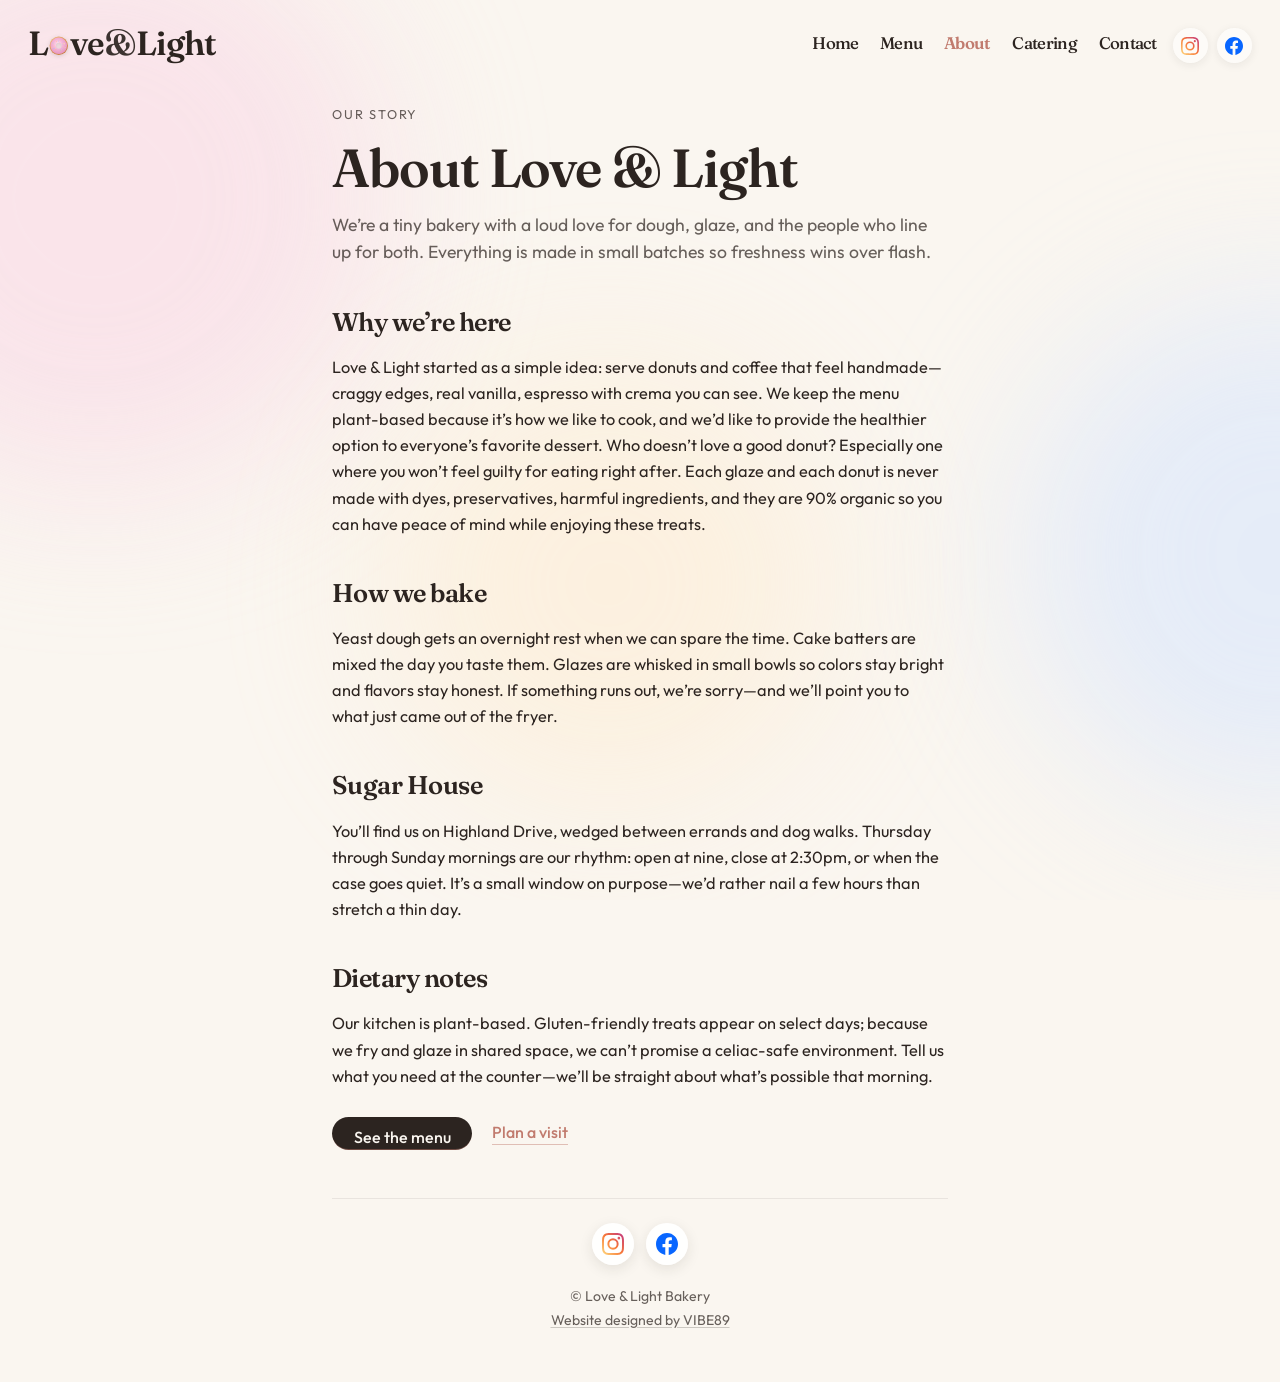
==== about.html @ 7452aaf5 "Update client copy: Thu–Sun hours, menu board, about story, a11y - Align hours and closed days (Mon–" ====
<!DOCTYPE html>
<html lang="en">
<head>
  <meta charset="UTF-8" />
  <meta name="viewport" content="width=device-width, initial-scale=1.0" />
  <title>About — Love &amp; Light Bakery</title>
  <meta name="description" content="Love &amp; Light Bakery is a small Sugar House shop making handmade donuts and espresso with a plant-based menu and gluten-friendly options when pre-ordered to properly be prepared." />
  <meta name="theme-color" content="#faf6f0" />
  <link rel="icon" href="favicon.svg" type="image/svg+xml" sizes="any" />
  <link rel="apple-touch-icon" href="favicon.svg" />
  <link rel="canonical" href="https://vibe89slc.github.io/love-and-light-bakery/about.html" />
  <meta property="og:type" content="website" />
  <meta property="og:site_name" content="Love &amp; Light Bakery" />
  <meta property="og:title" content="About — Love &amp; Light Bakery" />
  <meta property="og:description" content="Small-batch donuts, espresso, and neighborhood warmth in Salt Lake City." />
  <meta property="og:url" content="https://vibe89slc.github.io/love-and-light-bakery/about.html" />
  <meta property="og:image" content="https://vibe89slc.github.io/love-and-light-bakery/og-image.svg" />
  <meta name="twitter:card" content="summary_large_image" />
  <link rel="preconnect" href="https://fonts.googleapis.com" />
  <link rel="preconnect" href="https://fonts.gstatic.com" crossorigin />
  <link href="https://fonts.googleapis.com/css2?family=Fraunces:ital,opsz,wght@0,9..144,400;0,9..144,600;1,9..144,400&family=Outfit:wght@300;400;500&display=swap" rel="stylesheet" />
  <link rel="stylesheet" href="styles.css" />
</head>
<body class="page--inner">
  <div class="ambient" aria-hidden="true">
    <div class="ambient__orb ambient__orb--1"></div>
    <div class="ambient__orb ambient__orb--2"></div>
    <div class="ambient__orb ambient__orb--3"></div>
  </div>

  <header class="top-bar">
    <div class="top-bar__shell">
      <a class="top-bar__logo" href="index.html" aria-label="Love &amp; Light Bakery — Home">
        <span class="top-bar__mark">
          <span class="visually-hidden">Love &amp; Light</span>
          <span class="top-bar__wordmark" aria-hidden="true">
            <span class="love-with-donut">
              <span class="love-with-donut__visual"
                >L<svg
                  class="love-o-donut"
                  xmlns="http://www.w3.org/2000/svg"
                  viewBox="0 0 200 200"
                  focusable="false"
                >
                  <defs>
                    <radialGradient id="barDoughGrad" cx="40%" cy="35%" r="65%">
                      <stop offset="0%" stop-color="#f5d4a8" />
                      <stop offset="55%" stop-color="#e8a86a" />
                      <stop offset="100%" stop-color="#c97b3c" />
                    </radialGradient>
                    <radialGradient id="barIcingGrad" cx="45%" cy="40%" r="55%">
                      <stop offset="0%" stop-color="#ffe8f4" />
                      <stop offset="45%" stop-color="#f8b8d9" />
                      <stop offset="100%" stop-color="#e89bc4" />
                    </radialGradient>
                    <mask id="barHoleMask" maskUnits="userSpaceOnUse" x="0" y="0" width="200" height="200">
                      <rect x="0" y="0" width="200" height="200" fill="white" />
                      <circle cx="100" cy="100" r="23" fill="black" />
                    </mask>
                  </defs>
                  <g mask="url(#barHoleMask)">
                    <circle cx="100" cy="100" r="72" fill="url(#barDoughGrad)" />
                    <circle cx="100" cy="100" r="65" fill="url(#barIcingGrad)" />
                    <g>
                      <rect x="138" y="78" width="11" height="3.2" rx="1.6" fill="#fff59a" transform="rotate(18 138 78)" />
                      <rect x="52" y="82" width="10" height="3" rx="1.5" fill="#a8e6cf" transform="rotate(-42 52 82)" />
                      <rect x="124" y="118" width="10" height="3" rx="1.5" fill="#c4b5fd" transform="rotate(48 124 118)" />
                      <rect x="72" y="128" width="11" height="3.2" rx="1.6" fill="#fdba74" transform="rotate(-8 72 128)" />
                      <rect x="96" y="58" width="10" height="3" rx="1.5" fill="#93c5fd" transform="rotate(72 96 58)" />
                      <rect x="152" y="96" width="9" height="2.8" rx="1.4" fill="#f9a8d4" transform="rotate(-22 152 96)" />
                      <rect x="44" y="108" width="10" height="3" rx="1.5" fill="#fde68a" transform="rotate(35 44 108)" />
                      <rect x="108" y="138" width="10" height="3" rx="1.5" fill="#86efac" transform="rotate(-55 108 138)" />
                      <rect x="130" y="64" width="9" height="2.8" rx="1.4" fill="#c4b5fd" transform="rotate(102 130 64)" />
                      <rect x="78" y="70" width="10" height="3" rx="1.5" fill="#fdba74" transform="rotate(-28 78 70)" />
                      <rect x="58" y="118" width="11" height="3.2" rx="1.6" fill="#93c5fd" transform="rotate(12 58 118)" />
                      <rect x="146" y="118" width="10" height="3" rx="1.5" fill="#fff59a" transform="rotate(-65 146 118)" />
                      <rect x="76" y="84" width="9" height="2.8" rx="1.4" fill="#fca5a5" transform="rotate(40 76 84)" />
                      <rect x="124" y="90" width="10" height="3" rx="1.5" fill="#a8e6cf" transform="rotate(-18 124 90)" />
                      <rect x="68" y="96" width="9" height="2.8" rx="1.4" fill="#fde68a" transform="rotate(88 68 96)" />
                      <rect x="118" y="122" width="10" height="3" rx="1.5" fill="#f9a8d4" transform="rotate(62 118 122)" />
                      <circle cx="142" cy="88" r="2.2" fill="#fff59a" />
                      <circle cx="54" cy="72" r="2" fill="#93c5fd" />
                      <circle cx="92" cy="132" r="2.1" fill="#c4b5fd" />
                      <circle cx="128" cy="132" r="2" fill="#86efac" />
                      <circle cx="104" cy="72" r="2.2" fill="#fdba74" />
                      <circle cx="62" cy="96" r="1.9" fill="#f9a8d4" />
                      <circle cx="136" cy="108" r="2" fill="#fde68a" />
                      <circle cx="74" cy="118" r="2.1" fill="#fff59a" />
                    </g>
                  </g>
                </svg>ve</span>
            </span>
            <span class="top-bar__amp"> &amp; </span>
            <span class="h1-glow top-bar__glow">Light</span>
          </span>
        </span>
      </a>
      <div class="top-bar__nav-cluster">
        <button type="button" class="nav-bun" id="nav-toggle" aria-expanded="false" aria-controls="site-menu" aria-label="Open menu">
          <span class="nav-bun__face" aria-hidden="true">
            <span class="nav-bun__icing"></span>
            <span class="nav-bun__seed nav-bun__seed--1"></span>
            <span class="nav-bun__seed nav-bun__seed--2"></span>
            <span class="nav-bun__seed nav-bun__seed--3"></span>
          </span>
        </button>
        <div class="nav-hint" id="nav-hint" role="status" aria-live="polite">
          <span class="nav-hint__label">click me</span>
        </div>
      </div>
    </div>
    <nav id="site-menu" class="site-nav" aria-label="Primary">
      <div class="site-nav__scrim" aria-hidden="true"></div>
      <div class="site-nav__panel">
        <p class="site-nav__tagline" aria-hidden="true">Pick your glaze path ✦</p>
        <ul class="site-nav__list" role="list">
          <li><a class="site-nav__link" href="index.html">Home</a></li>
          <li><a class="site-nav__link" href="menu.html">Menu</a></li>
          <li><a class="site-nav__link" href="about.html" aria-current="page">About</a></li>
          <li><a class="site-nav__link" href="catering.html">Catering</a></li>
          <li><a class="site-nav__link" href="contact.html">Contact</a></li>
        </ul>
        <div class="site-nav__social">
          <ul class="social-icons" role="list" aria-label="Social media">
            <li>
              <a class="social-icons__link" href="https://www.instagram.com/loveandlightbakeryy/" target="_blank" rel="noopener noreferrer me" aria-label="Love &amp; Light Bakery on Instagram">
                <img class="social-icons__img" src="icons/instagram.svg" alt="" width="22" height="22" decoding="async" />
              </a>
            </li>
            <li>
              <a class="social-icons__link" href="https://www.facebook.com/p/Love-Light-Bakery-100088780961463/" target="_blank" rel="noopener noreferrer me" aria-label="Love &amp; Light Bakery on Facebook">
                <img class="social-icons__img" src="icons/facebook.svg" alt="" width="22" height="22" decoding="async" />
              </a>
            </li>
          </ul>
        </div>
      </div>
    </nav>
  </header>

  <main class="page-main" id="main">
    <header class="page-hero">
      <p class="eyebrow">Our story</p>
      <h1>About Love &amp; Light</h1>
      <p class="lede">We’re a tiny bakery with a loud love for dough, glaze, and the people who line up for both. Everything is made in small batches so freshness wins over flash.</p>
    </header>

    <section class="page-section" aria-labelledby="about-why">
      <h2 id="about-why">Why we’re here</h2>
      <p>Love &amp; Light started as a simple idea: serve donuts and coffee that feel handmade—craggy edges, real vanilla, espresso with crema you can see. We keep the menu plant-based because it’s how we like to cook, and we’d like to provide the healthier option to everyone’s favorite dessert. Who doesn’t love a good donut? Especially one where you won’t feel guilty for eating right after. Each glaze and each donut is never made with dyes, preservatives, harmful ingredients, and they are 90% organic so you can have peace of mind while enjoying these treats.</p>
    </section>

    <section class="page-section" aria-labelledby="about-how">
      <h2 id="about-how">How we bake</h2>
      <p>Yeast dough gets an overnight rest when we can spare the time. Cake batters are mixed the day you taste them. Glazes are whisked in small bowls so colors stay bright and flavors stay honest. If something runs out, we’re sorry—and we’ll point you to what just came out of the fryer.</p>
    </section>

    <section class="page-section" aria-labelledby="about-neighborhood">
      <h2 id="about-neighborhood">Sugar House</h2>
      <p>You’ll find us on Highland Drive, wedged between errands and dog walks. Thursday through Sunday mornings are our rhythm: open at nine, close at 2:30pm, or when the case goes quiet. It’s a small window on purpose—we’d rather nail a few hours than stretch a thin day.</p>
    </section>

    <section class="page-section" aria-labelledby="about-dietary">
      <h2 id="about-dietary">Dietary notes</h2>
      <p>Our kitchen is plant-based. Gluten-friendly treats appear on select days; because we fry and glaze in shared space, we can’t promise a celiac-safe environment. Tell us what you need at the counter—we’ll be straight about what’s possible that morning.</p>
    </section>

    <div class="cta-row">
      <a class="cta cta--button" href="menu.html">See the menu</a>
      <a class="cta cta--ghost" href="contact.html">Plan a visit</a>
    </div>

    <footer class="site-footer-page">
      <ul class="social-icons social-icons--footer" role="list" aria-label="Social media">
        <li>
          <a class="social-icons__link" href="https://www.instagram.com/loveandlightbakeryy/" target="_blank" rel="noopener noreferrer me" aria-label="Love &amp; Light Bakery on Instagram">
            <img class="social-icons__img" src="icons/instagram.svg" alt="" width="22" height="22" decoding="async" />
          </a>
        </li>
        <li>
          <a class="social-icons__link" href="https://www.facebook.com/p/Love-Light-Bakery-100088780961463/" target="_blank" rel="noopener noreferrer me" aria-label="Love &amp; Light Bakery on Facebook">
            <img class="social-icons__img" src="icons/facebook.svg" alt="" width="22" height="22" decoding="async" />
          </a>
        </li>
      </ul>
      <p>© Love &amp; Light Bakery</p>
      <p class="site-credit"><a href="https://vibe89.com" target="_blank" rel="noopener noreferrer">Website designed by VIBE89</a></p>
    </footer>
  </main>

  <script src="nav.js"></script>
</body>
</html>
---- styles.css ----
:root {
  --cream: #faf6f0;
  --blush: #f7e8ef;
  --lavender: #e8e4f5;
  --ink: #2c2420;
  --ink-soft: rgba(44, 36, 32, 0.72);
  --accent: #c17b6e;
  --donut-size: min(54vw, 400px);
  --ease-out: cubic-bezier(0.22, 1, 0.36, 1);
  --slide-count: 4;
}

*,
*::before,
*::after {
  box-sizing: border-box;
}

html {
  scroll-behavior: auto;
}

body {
  margin: 0;
  font-family: "Outfit", system-ui, sans-serif;
  font-weight: 400;
  color: var(--ink);
  background: var(--cream);
  overflow-x: hidden;
  min-height: calc(var(--slide-count) * 100vh);
}

body.is-push-stage {
  overscroll-behavior-y: contain;
}

.ambient {
  position: fixed;
  inset: 0;
  pointer-events: none;
  z-index: 0;
  overflow: hidden;
}

.ambient__orb {
  position: absolute;
  border-radius: 50%;
  filter: blur(80px);
  opacity: 0.55;
  will-change: transform;
}

.ambient__orb--1 {
  width: 45vmax;
  height: 45vmax;
  background: #f9d5e5;
  top: -10%;
  left: -15%;
}

.ambient__orb--2 {
  width: 40vmax;
  height: 40vmax;
  background: #d4e4ff;
  bottom: 10%;
  right: -20%;
}

.ambient__orb--3 {
  width: 35vmax;
  height: 35vmax;
  background: #ffe9c7;
  top: 40%;
  left: 30%;
  opacity: 0.4;
}

.top-bar {
  position: fixed;
  top: 0;
  left: 0;
  right: 0;
  z-index: 30;
  display: flex;
  flex-direction: row;
  flex-wrap: nowrap;
  align-items: center;
  justify-content: space-between;
  gap: 1rem 1.25rem;
  padding: 1.35rem 1.75rem;
  padding-top: calc(1.35rem + env(safe-area-inset-top));
  padding-left: calc(1.75rem + env(safe-area-inset-left));
  padding-right: calc(1.75rem + env(safe-area-inset-right));
  font-family: "Fraunces", Georgia, serif;
  font-size: clamp(1.45rem, 5.5vw, 2.1rem);
  letter-spacing: -0.02em;
  color: var(--ink);
  pointer-events: none;
  background-color: transparent;
  overflow: visible;
  transition:
    background-color 0.35s var(--ease-out),
    box-shadow 0.35s var(--ease-out);
}

/* Solid bar only on inner pages (home/index stays transparent over the hero). */
.top-bar--scrolled {
  background-color: #fff;
  box-shadow: 0 1px 0 rgba(44, 36, 32, 0.07);
}

body.page--inner .top-bar--open,
body.page--home .top-bar--open {
  background-color: #fff;
  box-shadow: 0 1px 0 rgba(44, 36, 32, 0.07);
}

.top-bar__shell {
  display: flex;
  align-items: center;
  justify-content: space-between;
  gap: 0.75rem;
  flex: 1 1 auto;
  min-width: 0;
  pointer-events: auto;
  overflow: visible;
}

.top-bar__nav-cluster {
  position: relative;
  display: flex;
  flex-direction: column;
  align-items: flex-end;
  flex-shrink: 0;
  overflow: visible;
}

/* Tiny “click me” — JS toggles .nav-hint--visible when the bar goes solid (see nav.js). */
.nav-hint {
  display: none;
  pointer-events: none;
  white-space: nowrap;
}

.nav-hint__label {
  display: inline-block;
  font-family: "Outfit", system-ui, sans-serif;
  font-size: 0.68rem;
  font-weight: 600;
  letter-spacing: 0.04em;
  color: var(--accent);
  background: rgba(255, 255, 255, 0.96);
  padding: 0.2rem 0.5rem 0.22rem;
  border-radius: 999px;
  border: 1px solid rgba(193, 123, 110, 0.35);
  box-shadow: 0 3px 14px rgba(44, 36, 32, 0.12);
}

@media (max-width: 899px) {
  /* Fixed under the header so nothing clips it; sits near the donut control */
  .nav-hint.nav-hint--visible {
    display: block;
    position: fixed;
    top: calc(env(safe-area-inset-top, 0px) + 4.65rem);
    right: max(1rem, env(safe-area-inset-right, 0px));
    left: auto;
    z-index: 50;
    transform: none;
  }

  .nav-hint.nav-hint--visible .nav-hint__label {
    animation: nav-hint-pop 0.45s cubic-bezier(0.34, 1.45, 0.64, 1);
  }

  /* Full-viewport nav must not steal flex space from the wordmark row */
  .top-bar > .site-nav {
    flex: 0 0 0;
    min-width: 0;
    min-height: 0;
    overflow: visible;
  }
}

@keyframes nav-hint-pop {
  0% {
    opacity: 0;
    transform: scale(0.75);
  }

  100% {
    opacity: 1;
    transform: scale(1);
  }
}

@media (min-width: 900px) {
  .nav-hint {
    display: none !important;
  }
}

@media (prefers-reduced-motion: reduce) {
  .nav-hint.nav-hint--visible .nav-hint__label {
    animation: none;
    opacity: 1;
  }
}

.top-bar__logo {
  display: inline-block;
  color: inherit;
  text-decoration: none;
  min-width: 0;
}

.top-bar__logo:focus-visible {
  outline: 2px solid var(--accent);
  outline-offset: 4px;
  border-radius: 4px;
}

.top-bar__mark {
  position: relative;
  font-weight: 600;
}

.top-bar__wordmark {
  display: inline-flex;
  align-items: baseline;
  flex-wrap: wrap;
  gap: 0;
}

.top-bar .love-with-donut__visual {
  letter-spacing: -0.035em;
}

.top-bar .love-o-donut {
  width: 0.76em;
  height: 0.76em;
  margin: 0 -0.05em;
  vertical-align: -0.12em;
}

.top-bar__amp {
  font-weight: 600;
  opacity: 0.92;
}

.top-bar__glow.h1-glow {
  animation-name: top-bar-glow-pulse;
}

@keyframes top-bar-glow-pulse {
  0%,
  100% {
    text-shadow:
      0 0 4px rgba(248, 184, 217, 0.38),
      0 0 10px rgba(240, 171, 207, 0.28),
      0 0 18px rgba(228, 146, 186, 0.16);
  }
  50% {
    text-shadow:
      0 0 7px rgba(252, 210, 230, 0.62),
      0 0 16px rgba(240, 171, 207, 0.48),
      0 0 28px rgba(228, 146, 186, 0.32),
      0 0 38px rgba(216, 120, 165, 0.16);
  }
}

.backdrop-stack {
  position: absolute;
  inset: 0;
  z-index: 1;
  pointer-events: none;
}

.backdrop-slide {
  position: absolute;
  inset: 0;
  will-change: opacity;
}

.backdrop-slide--hero {
  background: transparent;
}

.backdrop-slide--story {
  background: linear-gradient(180deg, transparent 0%, var(--blush) 18%, var(--blush) 100%);
}

.backdrop-slide--reviews {
  background: linear-gradient(180deg, var(--blush) 0%, #f0e8f8 50%, var(--lavender) 100%);
}

.backdrop-slide--visit {
  background: linear-gradient(180deg, var(--lavender) 0%, var(--cream) 55%, var(--cream) 100%);
}

.donut-stage {
  position: absolute;
  inset: 0;
  z-index: 2;
  pointer-events: none;
}

.donut {
  position: absolute;
  top: 50%;
  left: var(--donut-x, 50%);
  width: var(--donut-size);
  height: var(--donut-size);
  margin-top: calc(var(--donut-size) / -2);
  margin-left: calc(var(--donut-size) / -2);
  transform: rotate(var(--donut-rot, 0deg));
  will-change: transform, left;
  filter: drop-shadow(0 18px 28px rgba(44, 36, 32, 0.2));
}

.donut__svg {
  width: 100%;
  height: 100%;
  display: block;
}

.stage-viewport {
  position: fixed;
  inset: 0;
  z-index: 5;
  overflow: hidden;
}

.stage-stack {
  position: relative;
  z-index: 3;
  width: 100%;
  height: 100%;
}

.slide {
  position: absolute;
  inset: 0;
  width: 100%;
  height: 100%;
  overflow-x: hidden;
  overflow-y: auto;
  -webkit-overflow-scrolling: touch;
  display: flex;
  align-items: center;
  justify-content: center;
  padding: 6.85rem 1.75rem 4rem;
  will-change: transform, opacity;
}

.panel--hero {
  background: transparent;
}

/* Hero only: wide purple glow on “light” is clipped by .slide overflow-x otherwise. */
.slide.panel--hero {
  overflow-x: visible;
}

.panel--hero .panel__inner {
  margin-right: auto;
  margin-left: auto;
  max-width: 36rem;
  text-align: center;
}

.panel--hero h1 {
  line-height: 1.2;
}

.visually-hidden {
  position: absolute;
  width: 1px;
  height: 1px;
  padding: 0;
  margin: -1px;
  overflow: hidden;
  clip: rect(0, 0, 0, 0);
  clip-path: inset(50%);
  white-space: nowrap;
  border: 0;
}

.love-with-donut {
  position: relative;
  display: inline;
}

.love-with-donut__visual {
  display: inline;
  white-space: nowrap;
  user-select: none;
  letter-spacing: -0.04em;
}

.love-o-donut {
  display: inline-block;
  width: 0.74em;
  height: 0.74em;
  margin: 0 -0.06em;
  vertical-align: -0.12em;
  filter: drop-shadow(0 1px 2px rgba(44, 36, 32, 0.16));
}

.panel--story,
.panel--reviews,
.panel--visit {
  background: transparent;
}

.panel__inner {
  max-width: 34rem;
  width: 100%;
}

.panel__inner--wide {
  max-width: 56rem;
}

.reviews-intro {
  margin-bottom: 1.75rem !important;
}

.reviews-grid {
  display: grid;
  gap: 1.25rem;
  margin: 0 0 1.75rem;
}

@media (min-width: 768px) {
  .reviews-grid {
    grid-template-columns: repeat(3, 1fr);
    gap: 1.5rem;
  }
}

.review-card {
  margin: 0;
  padding: 1.35rem 1.25rem 1.25rem;
  background: rgba(255, 255, 255, 0.72);
  border: 1px solid rgba(44, 36, 32, 0.08);
  border-radius: 1rem;
  box-shadow: 0 12px 32px rgba(44, 36, 32, 0.06);
}

.review-card__quote {
  margin: 0;
}

.review-card__quote p {
  font-size: 1rem !important;
  line-height: 1.55 !important;
  margin: 0 !important;
  font-style: italic;
  color: var(--ink);
}

.review-card__cite {
  margin-top: 1rem;
  font-size: 0.8rem;
  letter-spacing: 0.06em;
  text-transform: uppercase;
  color: var(--ink-soft);
}

.reviews-link {
  font-size: 0.95rem;
  font-weight: 500;
  color: var(--accent);
  text-decoration: none;
  border-bottom: 1px solid rgba(193, 123, 110, 0.45);
  padding-bottom: 2px;
  display: inline-block;
}

.reviews-link:hover {
  color: var(--ink);
  border-color: var(--ink);
}

.panel__inner p a:not([class]) {
  color: var(--accent);
  font-weight: 500;
  text-decoration: underline;
  text-decoration-color: rgba(193, 123, 110, 0.45);
  text-underline-offset: 0.18em;
}

.panel__inner p a:not([class]):hover {
  color: var(--ink);
  text-decoration-color: var(--ink);
}

.menu-board__note a {
  color: var(--accent);
  font-weight: 500;
  text-decoration: underline;
  text-decoration-color: rgba(193, 123, 110, 0.45);
  text-underline-offset: 0.18em;
}

.menu-board__note a:hover {
  color: var(--ink);
  text-decoration-color: var(--ink);
}

.page-section p a:not(.cta) {
  color: var(--accent);
  font-weight: 500;
  text-decoration: underline;
  text-decoration-color: rgba(193, 123, 110, 0.45);
  text-underline-offset: 0.18em;
}

.page-section p a:not(.cta):hover {
  color: var(--ink);
  text-decoration-color: var(--ink);
}

.hours {
  padding: 1rem 0 0.25rem;
  margin-bottom: 1rem !important;
  border-top: 1px solid rgba(44, 36, 32, 0.1);
  border-bottom: 1px solid rgba(44, 36, 32, 0.1);
}

.hours__label {
  display: block;
  font-size: 0.75rem;
  letter-spacing: 0.12em;
  text-transform: uppercase;
  color: var(--ink-soft);
  margin-bottom: 0.35rem;
}

.hours__note {
  font-size: 0.95rem;
  opacity: 0.85;
}

.cta-row {
  display: flex;
  flex-wrap: wrap;
  align-items: center;
  gap: 1rem 1.25rem;
  margin-top: 1.25rem;
}

.cta--button {
  display: inline-flex;
  align-items: center;
  justify-content: center;
  padding: 0.65rem 1.35rem;
  background: var(--ink);
  color: var(--cream) !important;
  border-bottom: none;
  border-radius: 999px;
  text-decoration: none;
  font-weight: 500;
  margin-top: 0;
}

.cta--button:hover {
  color: var(--cream) !important;
  background: #3d332e;
}

/* Playful “coming soon” chip (replaces online order link until Square is live) */
.cta-soon {
  display: inline-flex;
  align-items: center;
  justify-content: center;
  flex-wrap: wrap;
  gap: 0.4rem 0.75rem;
  padding: 0.65rem 1.35rem 0.7rem;
  border-radius: 999px;
  background: linear-gradient(
    125deg,
    #fff0f7 0%,
    #f3e8ff 38%,
    #fff4e0 72%,
    #ffe8f4 100%
  );
  background-size: 220% 220%;
  animation: cta-soon-gradient 9s ease-in-out infinite;
  border: 2px dashed rgba(193, 123, 110, 0.55);
  box-shadow:
    0 8px 28px rgba(232, 155, 196, 0.22),
    0 2px 0 rgba(255, 255, 255, 0.65) inset;
  font-family: "Fraunces", Georgia, serif;
  font-weight: 600;
  font-size: clamp(0.95rem, 2.5vw, 1.05rem);
  line-height: 1.25;
  color: var(--ink);
  transform: rotate(-1.25deg);
  position: relative;
  isolation: isolate;
}

.cta-soon::before {
  content: "";
  position: absolute;
  inset: -3px;
  border-radius: inherit;
  background: radial-gradient(circle at 18% 22%, rgba(255, 230, 150, 0.55) 0%, transparent 42%),
    radial-gradient(circle at 82% 78%, rgba(167, 230, 200, 0.4) 0%, transparent 38%);
  z-index: -1;
  opacity: 0.85;
  pointer-events: none;
}

.cta-soon__main {
  letter-spacing: -0.02em;
}

.cta-soon__badge {
  display: inline-flex;
  align-items: center;
  padding: 0.28rem 0.75rem;
  border-radius: 999px;
  background: linear-gradient(180deg, #3d2f2a 0%, var(--ink) 100%);
  color: #fff8f2;
  font-family: "Outfit", system-ui, sans-serif;
  font-size: 0.68rem;
  font-weight: 600;
  letter-spacing: 0.14em;
  text-transform: uppercase;
  transform: rotate(2deg);
  box-shadow: 0 3px 10px rgba(44, 36, 32, 0.2);
  animation: cta-soon-badge 2.8s ease-in-out infinite;
}

.cta-soon__spark {
  font-size: 1rem;
  line-height: 1;
  opacity: 0.92;
  animation: cta-soon-spark 2.2s ease-in-out infinite;
}

.cta-soon__spark:last-of-type {
  animation-delay: 0.5s;
}

@keyframes cta-soon-gradient {
  0%,
  100% {
    background-position: 0% 40%;
  }
  50% {
    background-position: 100% 60%;
  }
}

@keyframes cta-soon-badge {
  0%,
  100% {
    transform: rotate(2deg) translateY(0);
  }
  50% {
    transform: rotate(1deg) translateY(-2px);
  }
}

@keyframes cta-soon-spark {
  0%,
  100% {
    transform: scale(1) rotate(-6deg);
    opacity: 0.85;
  }
  50% {
    transform: scale(1.12) rotate(6deg);
    opacity: 1;
  }
}

.cta--ghost {
  border-bottom-color: rgba(44, 36, 32, 0.25);
  margin-top: 0;
}

.site-footer-inline {
  margin: 2.5rem 0 0 !important;
  padding-top: 1.25rem;
  border-top: 1px solid rgba(44, 36, 32, 0.08);
  font-size: 0.85rem !important;
  text-align: center;
  color: var(--ink-soft);
}

.site-credit {
  margin: 0.65rem 0 0;
  font-size: 0.8rem;
  text-align: center;
  color: var(--ink-soft);
}

.site-credit a {
  color: inherit;
  text-decoration: underline;
  text-decoration-color: rgba(44, 36, 32, 0.22);
  text-underline-offset: 0.15em;
  transition: color 0.2s ease, text-decoration-color 0.2s ease;
}

.site-credit a:hover {
  color: var(--ink);
  text-decoration-color: var(--ink);
}

.eyebrow {
  font-size: 0.8rem;
  letter-spacing: 0.14em;
  text-transform: uppercase;
  color: var(--ink-soft);
  margin: 0 0 1rem;
}

h1 {
  font-family: "Fraunces", Georgia, serif;
  font-weight: 600;
  font-size: clamp(2.25rem, 6vw, 3.35rem);
  line-height: 1.12;
  margin: 0 0 1.25rem;
  letter-spacing: -0.02em;
}

.h1-glow {
  display: inline-block;
  color: var(--ink);
  animation: h1-glow-pink-pulse 2.8s ease-in-out infinite;
}

@keyframes h1-glow-pink-pulse {
  0%,
  100% {
    text-shadow:
      0 0 6px rgba(248, 184, 217, 0.42),
      0 0 14px rgba(240, 171, 207, 0.32),
      0 0 26px rgba(228, 146, 186, 0.2);
  }
  50% {
    text-shadow:
      0 0 10px rgba(252, 210, 230, 0.72),
      0 0 22px rgba(240, 171, 207, 0.58),
      0 0 38px rgba(228, 146, 186, 0.4),
      0 0 52px rgba(216, 120, 165, 0.22);
  }
}

h2 {
  font-family: "Fraunces", Georgia, serif;
  font-weight: 600;
  font-size: clamp(1.75rem, 4vw, 2.25rem);
  margin: 0 0 1rem;
  letter-spacing: -0.02em;
}

.lede,
.panel p {
  font-size: 1.1rem;
  line-height: 1.65;
  color: var(--ink-soft);
  margin: 0 0 1.25rem;
}

.scroll-hint {
  display: flex;
  align-items: center;
  justify-content: center;
  gap: 0.75rem;
  margin-top: 2.5rem;
  font-size: 0.85rem;
  letter-spacing: 0.12em;
  text-transform: uppercase;
  color: var(--ink-soft);
}

.scroll-hint__line {
  width: 2.5rem;
  height: 1px;
  background: linear-gradient(90deg, var(--accent), transparent);
  animation: pulse-line 2.4s ease-in-out infinite;
}

@keyframes pulse-line {
  0%,
  100% {
    opacity: 0.35;
    transform: scaleX(0.85);
  }
  50% {
    opacity: 1;
    transform: scaleX(1);
  }
}

.pill-list {
  list-style: none;
  padding: 0;
  margin: 1.5rem 0 0;
  display: flex;
  flex-wrap: wrap;
  gap: 0.5rem;
}

.pill-list li {
  font-size: 0.9rem;
  padding: 0.45rem 0.9rem;
  border-radius: 999px;
  background: rgba(255, 255, 255, 0.65);
  border: 1px solid rgba(44, 36, 32, 0.08);
}

.cta {
  display: inline-block;
  margin-top: 0.5rem;
  font-weight: 500;
  color: var(--accent);
  text-decoration: none;
  border-bottom: 1px solid rgba(193, 123, 110, 0.45);
  padding-bottom: 2px;
  transition: color 0.2s ease, border-color 0.2s ease;
}

.cta:hover {
  color: var(--ink);
  border-color: var(--ink);
}

.fineprint {
  font-size: 0.85rem !important;
  opacity: 0.65;
  margin-top: 1.5rem !important;
}

@media (prefers-reduced-motion: reduce) {
  body {
    min-height: 0;
  }

  body.is-push-stage {
    overscroll-behavior-y: auto;
  }

  .stage-viewport {
    position: relative;
    overflow: visible;
    height: auto;
    min-height: 0;
  }

  .stage-stack {
    height: auto;
  }

  .slide {
    position: relative;
    inset: auto;
    width: 100%;
    height: auto;
    min-height: 0;
    overflow: visible;
  }

  .slide .panel__inner {
    transform: none !important;
    opacity: 1 !important;
  }

  .backdrop-stack {
    display: none;
  }

  .panel--story {
    background: linear-gradient(180deg, transparent 0%, var(--blush) 18%, var(--blush) 100%);
  }

  .panel--reviews {
    background: linear-gradient(180deg, var(--blush) 0%, #f0e8f8 50%, var(--lavender) 100%);
  }

  .panel--visit {
    background: linear-gradient(180deg, var(--lavender) 0%, var(--cream) 55%, var(--cream) 100%);
  }

  .donut-stage {
    display: none;
  }

  .scroll-hint__line {
    animation: none;
  }

  .h1-glow {
    animation: none;
    text-shadow:
      0 0 8px rgba(248, 184, 217, 0.48),
      0 0 18px rgba(240, 171, 207, 0.36),
      0 0 30px rgba(228, 146, 186, 0.22);
  }

  .top-bar__glow.h1-glow {
    animation: none;
    text-shadow:
      0 0 5px rgba(248, 184, 217, 0.42),
      0 0 12px rgba(240, 171, 207, 0.32),
      0 0 20px rgba(228, 146, 186, 0.18);
  }

  .ambient__orb {
    transform: none !important;
  }
}

/* Home index: native stacked sections on small viewports; fixed donut spins with scroll */
@media (max-width: 899px) {
  /* Let the root scroll chain behave like a normal page (helps iOS swipe momentum). */
  html {
    overscroll-behavior-y: auto;
  }

  body.is-mobile-stack {
    min-height: 0;
    overscroll-behavior-y: auto;
  }

  body.is-mobile-stack .stage-viewport {
    position: relative;
    inset: auto;
    z-index: 5;
    overflow: visible;
    height: auto;
    min-height: 0;
  }

  body.is-mobile-stack .stage-stack {
    height: auto;
  }

  body.is-mobile-stack .slide {
    position: relative;
    inset: auto;
    z-index: 3;
    width: 100%;
    height: auto;
    min-height: 0;
    overflow: visible;
  }

  body.is-mobile-stack .slide.panel--hero {
    min-height: 100vh;
    min-height: 100dvh;
  }

  /* Above section ::before washes so copy stays sharp; no extra padding */
  body.is-mobile-stack .slide .panel__inner {
    position: relative;
    z-index: 1;
    transform: none !important;
    opacity: 1 !important;
  }

  body.is-mobile-stack .backdrop-stack {
    display: none;
  }

  /* Full-width gradients sit in ::before with a right-edge mask so the fixed donut shows through */
  body.is-mobile-stack .slide.panel--story,
  body.is-mobile-stack .slide.panel--reviews,
  body.is-mobile-stack .slide.panel--visit {
    background: transparent;
  }

  body.is-mobile-stack .slide.panel--story::before,
  body.is-mobile-stack .slide.panel--reviews::before,
  body.is-mobile-stack .slide.panel--visit::before {
    content: "";
    position: absolute;
    inset: 0;
    z-index: 0;
    pointer-events: none;
    -webkit-mask-image: linear-gradient(90deg, #000 0%, #000 54%, transparent 86%);
    mask-image: linear-gradient(90deg, #000 0%, #000 54%, transparent 86%);
  }

  body.is-mobile-stack .slide.panel--story::before {
    background: linear-gradient(180deg, transparent 0%, var(--blush) 18%, var(--blush) 100%);
  }

  body.is-mobile-stack .slide.panel--reviews::before {
    background: linear-gradient(180deg, var(--blush) 0%, #f0e8f8 50%, var(--lavender) 100%);
  }

  body.is-mobile-stack .slide.panel--visit::before {
    background: linear-gradient(180deg, var(--lavender) 0%, var(--cream) 55%, var(--cream) 100%);
  }

  body.is-mobile-stack .donut-stage {
    position: fixed;
    inset: 0;
    z-index: 2;
    pointer-events: none;
  }

  body.is-mobile-stack .donut {
    will-change: transform;
  }
}

/* —— Site navigation (desktop + mobile “glaze drawer”) —— */
.nav-bun {
  position: relative;
  flex-shrink: 0;
  width: 3rem;
  height: 3rem;
  padding: 0;
  border: none;
  border-radius: 50%;
  cursor: pointer;
  background: radial-gradient(circle at 32% 28%, #fff4e0 0%, #e8a86a 42%, #c97b3c 100%);
  box-shadow:
    0 4px 0 rgba(180, 110, 55, 0.35),
    0 8px 20px rgba(44, 36, 32, 0.18);
  transition: transform 0.35s var(--ease-out), box-shadow 0.25s ease;
}

.nav-bun:hover {
  transform: translateY(-2px) scale(1.04);
  box-shadow:
    0 5px 0 rgba(180, 110, 55, 0.32),
    0 12px 24px rgba(44, 36, 32, 0.2);
}

.nav-bun:active {
  transform: translateY(2px) scale(0.98);
  box-shadow:
    0 2px 0 rgba(180, 110, 55, 0.4),
    0 4px 12px rgba(44, 36, 32, 0.16);
}

.nav-bun:focus-visible {
  outline: 2px solid var(--accent);
  outline-offset: 3px;
}

.nav-bun__face {
  position: absolute;
  inset: 0;
  display: block;
  pointer-events: none;
}

.nav-bun__icing {
  position: absolute;
  inset: 14%;
  border-radius: 50%;
  background: radial-gradient(circle at 40% 35%, #ffe8f4 0%, #f8b8d9 55%, #e89bc4 100%);
  box-shadow: inset 0 -2px 4px rgba(44, 36, 32, 0.08);
  transition: transform 0.45s var(--ease-out), opacity 0.35s ease;
}

.nav-bun__seed {
  position: absolute;
  width: 5px;
  height: 5px;
  border-radius: 50%;
  background: #fff59a;
  box-shadow: 0 1px 0 rgba(44, 36, 32, 0.12);
  transition: transform 0.45s var(--ease-out), opacity 0.35s ease;
}

.nav-bun__seed--1 {
  top: 28%;
  left: 62%;
  background: #fde68a;
}

.nav-bun__seed--2 {
  top: 48%;
  left: 24%;
  background: #a8e6cf;
}

.nav-bun__seed--3 {
  top: 58%;
  left: 58%;
  background: #c4b5fd;
}

.top-bar--open .nav-bun__icing {
  transform: scale(0.35) rotate(90deg);
  opacity: 0.85;
}

.top-bar--open .nav-bun__seed--1 {
  transform: translate(-6px, 10px) scale(1.15);
}

.top-bar--open .nav-bun__seed--2 {
  transform: translate(10px, -4px) scale(1.1);
}

.top-bar--open .nav-bun__seed--3 {
  transform: translate(-8px, -8px) scale(0.9);
}

.site-nav {
  pointer-events: auto;
}

.site-nav__scrim {
  display: none;
}

.site-nav__tagline {
  margin: 0 0 1.25rem;
  font-family: "Outfit", system-ui, sans-serif;
  font-size: 0.95rem;
  font-weight: 500;
  letter-spacing: 0.04em;
  color: var(--accent);
}

.site-nav__list {
  list-style: none;
  margin: 0;
  padding: 0;
  display: flex;
  flex-direction: column;
  gap: 0.35rem;
}

.site-nav__link {
  display: block;
  padding: 0.55rem 0.15rem;
  font-family: "Fraunces", Georgia, serif;
  font-size: clamp(1.35rem, 4vw, 1.65rem);
  font-weight: 500;
  color: var(--ink);
  text-decoration: none;
  border-radius: 0.5rem;
  transition: color 0.2s ease, transform 0.35s var(--ease-out);
}

.site-nav__link:hover {
  color: var(--accent);
}

.site-nav__link:focus-visible {
  outline: 2px solid var(--accent);
  outline-offset: 3px;
}

.site-nav__link[aria-current="page"] {
  color: var(--accent);
  font-weight: 600;
}

.site-nav__social {
  flex-shrink: 0;
}

.social-icons {
  list-style: none;
  margin: 0;
  padding: 0;
  display: inline-flex;
  align-items: center;
  gap: 0.55rem;
}

.social-icons--footer {
  margin: 0 0 1rem;
  justify-content: center;
  gap: 0.75rem;
}

.social-icons__link {
  display: flex;
  align-items: center;
  justify-content: center;
  width: 2.65rem;
  height: 2.65rem;
  border-radius: 50%;
  background: rgba(255, 255, 255, 0.92);
  box-shadow: 0 4px 14px rgba(44, 36, 32, 0.1);
  transition: transform 0.22s var(--ease-out), box-shadow 0.22s ease;
}

.social-icons__link:hover {
  transform: translateY(-2px) scale(1.06);
  box-shadow: 0 8px 22px rgba(44, 36, 32, 0.14);
}

.social-icons__link:focus-visible {
  outline: 2px solid var(--accent);
  outline-offset: 3px;
}

.social-icons__img {
  display: block;
  width: 1.4rem;
  height: 1.4rem;
  object-fit: contain;
}

@media (max-width: 899px) {
  .top-bar__shell {
    flex: 1 1 auto;
    min-width: 0;
  }

  .nav-bun {
    display: flex;
    align-items: center;
    justify-content: center;
  }

  .site-nav {
    position: fixed;
    inset: 0;
    z-index: 1;
    display: flex;
    align-items: stretch;
    justify-content: stretch;
    padding: 0;
    margin: 0;
    pointer-events: none;
    visibility: hidden;
    opacity: 0;
    transition:
      opacity 0.4s var(--ease-out),
      visibility 0.4s step-end;
  }

  .site-nav--open {
    pointer-events: auto;
    visibility: visible;
    opacity: 1;
    transition:
      opacity 0.4s var(--ease-out),
      visibility 0s step-start;
  }

  .site-nav__scrim {
    display: block;
    position: absolute;
    inset: 0;
    z-index: 0;
    background: linear-gradient(
      145deg,
      rgba(250, 246, 240, 0.12) 0%,
      rgba(247, 232, 239, 0.55) 35%,
      rgba(232, 228, 245, 0.5) 100%
    );
    backdrop-filter: blur(14px);
    -webkit-backdrop-filter: blur(14px);
  }

  .site-nav__panel {
    position: relative;
    z-index: 1;
    width: 100%;
    max-width: 100%;
    margin-top: auto;
    padding: calc(6.35rem + env(safe-area-inset-top)) 1.75rem calc(2.5rem + env(safe-area-inset-bottom));
    padding-left: calc(1.75rem + env(safe-area-inset-left));
    padding-right: calc(1.75rem + env(safe-area-inset-right));
    background: linear-gradient(180deg, rgba(255, 255, 255, 0.08) 0%, rgba(255, 255, 255, 0.72) 28%, rgba(255, 255, 255, 0.88) 100%);
    border-radius: 1.75rem 1.75rem 0 0;
    box-shadow: 0 -16px 48px rgba(44, 36, 32, 0.12);
    transform: translateY(110%);
    transition: transform 0.55s var(--ease-out);
  }

  .site-nav--open .site-nav__panel {
    transform: translateY(0);
  }

  .site-nav__link {
    opacity: 0;
    transform: translateY(0.75rem);
  }

  .site-nav--open .site-nav__link {
    opacity: 1;
    transform: translateY(0);
  }

  .site-nav--open .site-nav__list li:nth-child(1) .site-nav__link {
    transition-delay: 0.05s;
  }

  .site-nav--open .site-nav__list li:nth-child(2) .site-nav__link {
    transition-delay: 0.1s;
  }

  .site-nav--open .site-nav__list li:nth-child(3) .site-nav__link {
    transition-delay: 0.15s;
  }

  .site-nav--open .site-nav__list li:nth-child(4) .site-nav__link {
    transition-delay: 0.2s;
  }

  .site-nav--open .site-nav__list li:nth-child(5) .site-nav__link {
    transition-delay: 0.25s;
  }

  .site-nav__social {
    margin-top: 1.25rem;
    padding-top: 1.1rem;
    border-top: 1px solid rgba(44, 36, 32, 0.1);
  }

  .site-nav__social .social-icons__link {
    width: 2.85rem;
    height: 2.85rem;
  }

  .site-nav__social .social-icons__img {
    width: 1.5rem;
    height: 1.5rem;
  }
}

@media (min-width: 900px) {
  .top-bar__shell {
    flex: 0 0 auto;
  }

  .nav-bun {
    display: none;
  }

  .site-nav {
    position: static;
    flex: 0 0 auto;
    display: block;
    visibility: visible !important;
    opacity: 1 !important;
    pointer-events: auto !important;
    margin: 0;
    padding: 0;
  }

  .site-nav__tagline {
    display: none;
  }

  .site-nav__panel {
    display: flex;
    flex-direction: row;
    flex-wrap: wrap;
    align-items: center;
    justify-content: flex-end;
    gap: 0.35rem 1rem;
    padding: 0;
    background: none;
    box-shadow: none;
    border-radius: 0;
    transform: none !important;
  }

  .site-nav__social {
    margin: 0;
    padding: 0;
    border: none;
  }

  .site-nav__social .social-icons__link {
    width: 2.2rem;
    height: 2.2rem;
    background: rgba(255, 255, 255, 0.55);
    box-shadow: 0 2px 10px rgba(44, 36, 32, 0.08);
  }

  .site-nav__social .social-icons__img {
    width: 1.12rem;
    height: 1.12rem;
  }

  .site-nav__list {
    flex-direction: row;
    flex-wrap: wrap;
    align-items: baseline;
    justify-content: flex-end;
    gap: 0.35rem 1.35rem;
  }

  .site-nav__link {
    padding: 0.2rem 0;
    font-size: clamp(0.95rem, 1.35vw, 1.05rem);
    font-weight: 500;
    opacity: 1 !important;
    transform: none !important;
    transition: color 0.2s ease;
  }
}

body.nav-open {
  overflow: hidden;
}

/* Inner pages: readable document flow */
body.page--inner {
  min-height: 100vh;
  min-height: 100dvh;
}

.page-main {
  position: relative;
  z-index: 1;
  max-width: 42rem;
  margin: 0 auto;
  padding: calc(6.6rem + env(safe-area-inset-top)) 1.75rem 3rem;
  padding-left: calc(1.75rem + env(safe-area-inset-left));
  padding-right: calc(1.75rem + env(safe-area-inset-right));
}

.page-main--wide {
  max-width: 56rem;
}

.page-hero {
  margin-bottom: 2.25rem;
}

.page-hero h1 {
  margin: 0 0 0.75rem;
  line-height: 1.15;
}

.page-hero .lede {
  margin: 0;
  font-size: 1.1rem;
  line-height: 1.55;
  color: var(--ink-soft);
}

.page-section {
  margin: 2.5rem 0 0;
  padding: 0;
}

.page-section h2 {
  margin: 0 0 1rem;
  font-size: clamp(1.35rem, 3vw, 1.6rem);
}

.page-section p,
.page-section li {
  font-size: 1.02rem;
  line-height: 1.6;
}

.page-section ul {
  margin: 0.5rem 0 0;
  padding-left: 1.2rem;
}

.menu-board {
  display: grid;
  gap: 2rem;
}

@media (min-width: 720px) {
  .menu-board {
    grid-template-columns: repeat(2, minmax(0, 1fr));
    gap: 2rem 2.5rem;
  }
}

.menu-board__section {
  margin: 0;
  padding: 1.35rem 1.25rem 1.25rem;
  background: rgba(255, 255, 255, 0.72);
  border: 1px solid rgba(44, 36, 32, 0.08);
  border-radius: 1rem;
  box-shadow: 0 12px 32px rgba(44, 36, 32, 0.06);
}

.menu-board__section h2 {
  margin: 0 0 0.35rem;
  font-size: 1.15rem;
  letter-spacing: 0.06em;
  text-transform: uppercase;
  color: var(--ink-soft);
}

.menu-board__section .menu-board__note {
  margin: 0 0 1rem;
  font-size: 0.88rem;
  color: var(--ink-soft);
}

.menu-list {
  list-style: none;
  margin: 0;
  padding: 0;
}

.menu-list li {
  display: flex;
  flex-wrap: wrap;
  align-items: baseline;
  justify-content: space-between;
  gap: 0.25rem 0.75rem;
  padding: 0.55rem 0;
  border-bottom: 1px solid rgba(44, 36, 32, 0.08);
  font-size: 0.98rem;
  line-height: 1.45;
}

.menu-list li:last-child {
  border-bottom: none;
  padding-bottom: 0;
}

.menu-list__name {
  font-weight: 500;
  color: var(--ink);
}

.menu-list__detail {
  flex: 1 1 100%;
  font-size: 0.88rem;
  color: var(--ink-soft);
  margin: 0.15rem 0 0;
}

.menu-list__price {
  font-variant-numeric: tabular-nums;
  font-weight: 500;
  color: var(--accent);
}

.menu-disclaimer {
  margin: 2rem 0 0;
  padding: 1rem 1.1rem;
  background: rgba(247, 232, 239, 0.45);
  border-radius: 0.85rem;
  font-size: 0.92rem;
  line-height: 1.5;
  color: var(--ink-soft);
}

.site-footer-page {
  margin: 3rem 0 0;
  padding-top: 1.5rem;
  border-top: 1px solid rgba(44, 36, 32, 0.08);
  text-align: center;
}

.site-footer-page p {
  margin: 0.35rem 0;
  font-size: 0.88rem;
  color: var(--ink-soft);
}

@media (prefers-reduced-motion: reduce) {
  .top-bar {
    transition: none;
  }

  .cta-soon,
  .cta-soon__badge,
  .cta-soon__spark {
    animation: none !important;
  }

  .cta-soon {
    transform: none;
    background-position: 0 0;
    background-size: 100% 100%;
  }

  .cta-soon__badge {
    transform: none;
  }

  .nav-bun,
  .nav-bun__icing,
  .nav-bun__seed,
  .site-nav,
  .site-nav__panel,
  .site-nav__link {
    transition: none !important;
  }

  .site-nav__link {
    opacity: 1 !important;
    transform: none !important;
  }

  .site-nav--open .site-nav__panel {
    transform: none !important;
  }
}
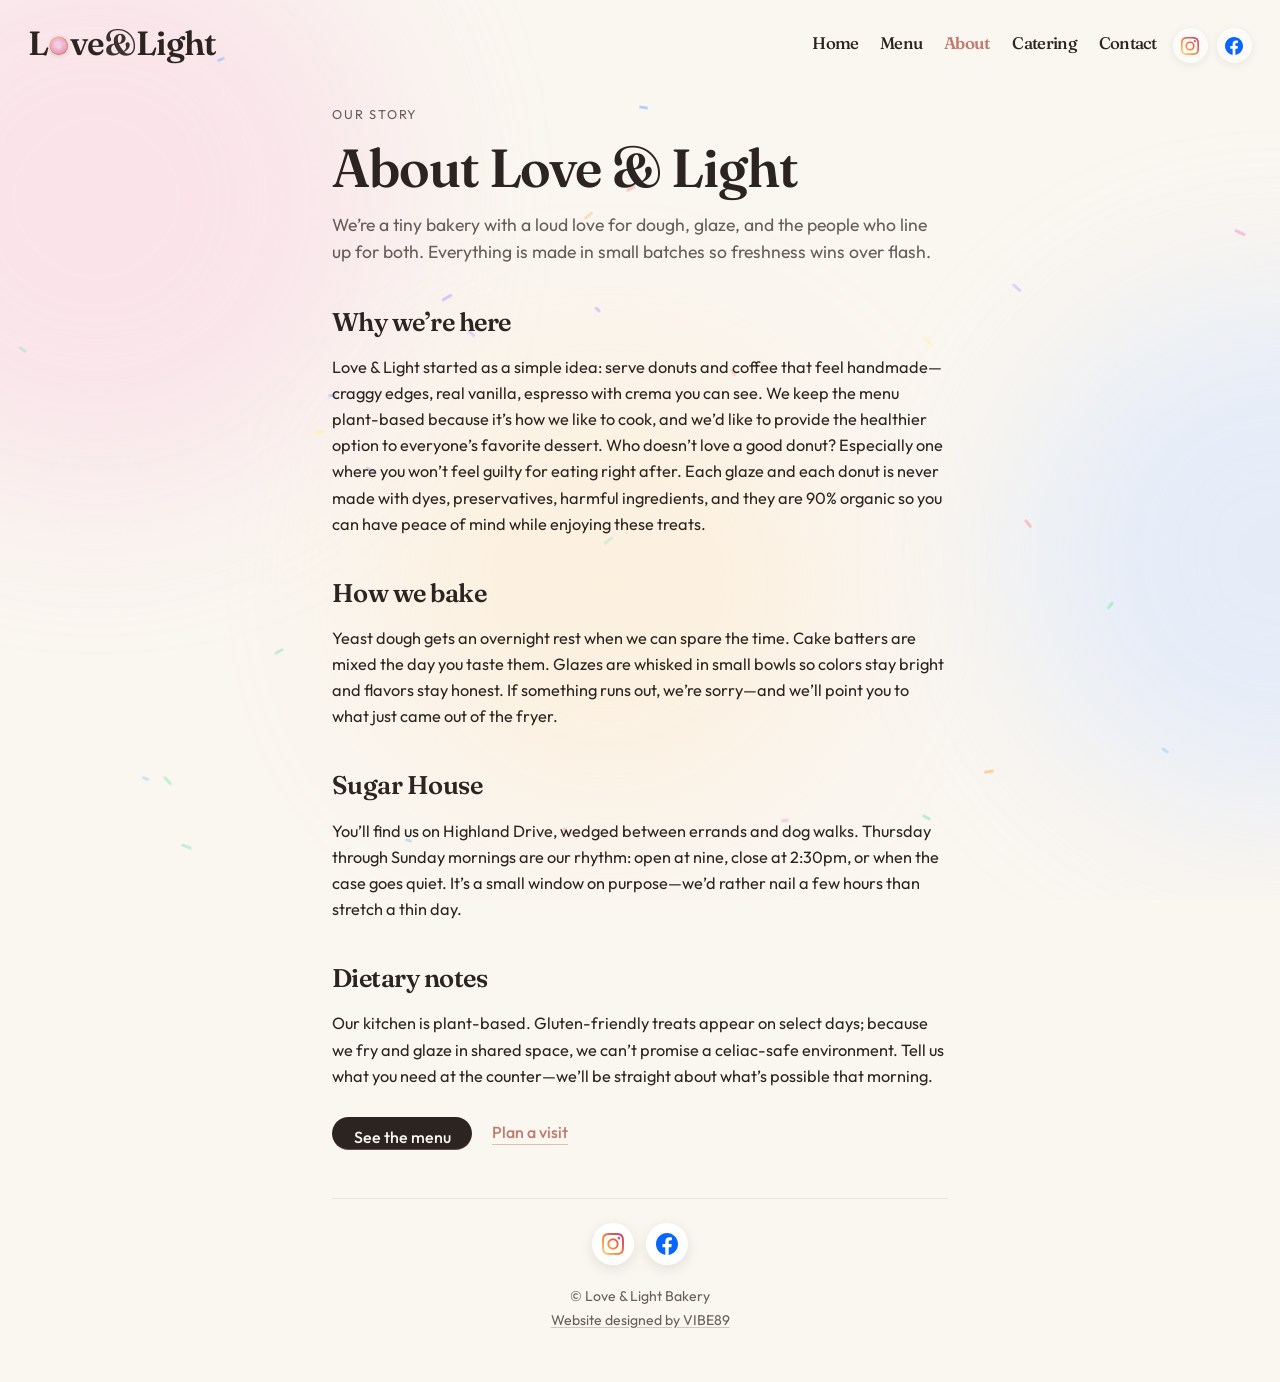
==== commit 55966243: "Add flavor Hall of Fame, hero carousel, and background sprinkles - Menu: "Hall of Fame" grid of anim" ====
--- a/about.html
+++ b/about.html
@@ -8,14 +8,21 @@
   <meta name="theme-color" content="#faf6f0" />
   <link rel="icon" href="favicon.svg" type="image/svg+xml" sizes="any" />
   <link rel="apple-touch-icon" href="favicon.svg" />
-  <link rel="canonical" href="https://vibe89slc.github.io/love-and-light-bakery/about.html" />
+  <link rel="canonical" href="https://loveandlightbakery.com/about.html" />
   <meta property="og:type" content="website" />
   <meta property="og:site_name" content="Love &amp; Light Bakery" />
   <meta property="og:title" content="About — Love &amp; Light Bakery" />
   <meta property="og:description" content="Small-batch donuts, espresso, and neighborhood warmth in Salt Lake City." />
-  <meta property="og:url" content="https://vibe89slc.github.io/love-and-light-bakery/about.html" />
-  <meta property="og:image" content="https://vibe89slc.github.io/love-and-light-bakery/og-image.svg" />
+  <meta property="og:url" content="https://loveandlightbakery.com/about.html" />
+  <meta property="og:image" content="https://loveandlightbakery.com/og-image.png" />
+  <meta property="og:image:width" content="1200" />
+  <meta property="og:image:height" content="630" />
+  <meta property="og:image:type" content="image/png" />
+  <meta property="og:image:alt" content="Love &amp; Light Bakery donut illustration" />
   <meta name="twitter:card" content="summary_large_image" />
+  <meta name="twitter:title" content="About — Love &amp; Light Bakery" />
+  <meta name="twitter:description" content="Small-batch donuts, espresso, and neighborhood warmth in Salt Lake City." />
+  <meta name="twitter:image" content="https://loveandlightbakery.com/og-image.png" />
   <link rel="preconnect" href="https://fonts.googleapis.com" />
   <link rel="preconnect" href="https://fonts.gstatic.com" crossorigin />
   <link href="https://fonts.googleapis.com/css2?family=Fraunces:ital,opsz,wght@0,9..144,400;0,9..144,600;1,9..144,400&family=Outfit:wght@300;400;500&display=swap" rel="stylesheet" />
@@ -189,5 +196,6 @@
   </main>
 
   <script src="nav.js"></script>
+  <script src="decor.js?v=1"></script>
 </body>
 </html>
--- a/styles.css
+++ b/styles.css
@@ -10,6 +10,12 @@
   --slide-count: 4;
 }
 
+@media (min-width: 900px) {
+  :root {
+    --donut-size: min(70.2vw, 520px);
+  }
+}
+
 *,
 *::before,
 *::after {
@@ -48,6 +54,35 @@
   filter: blur(80px);
   opacity: 0.55;
   will-change: transform;
+}
+
+/* Drifting sprinkle field (placed by decor.js). */
+.sprinkle-field {
+  position: absolute;
+  inset: 0;
+  pointer-events: none;
+}
+
+.sprinkle {
+  position: absolute;
+  height: 3.4px;
+  border-radius: 2px;
+  transform: rotate(var(--rot, 0deg));
+  animation-name: sprinkle-drift;
+  animation-timing-function: ease-in-out;
+  animation-iteration-count: infinite;
+  animation-direction: alternate;
+  will-change: transform;
+}
+
+@keyframes sprinkle-drift {
+  from {
+    transform: translate3d(0, 0, 0) rotate(var(--rot, 0deg));
+  }
+  to {
+    transform: translate3d(var(--dx, 10px), var(--dy, -14px), 0)
+      rotate(calc(var(--rot, 0deg) + var(--spin, 30deg)));
+  }
 }
 
 .ambient__orb--1 {
@@ -496,10 +531,10 @@
 }
 
 .menu-board__note a {
-  color: var(--accent);
+  color: #5a2f24;
   font-weight: 500;
   text-decoration: underline;
-  text-decoration-color: rgba(193, 123, 110, 0.45);
+  text-decoration-color: rgba(90, 47, 36, 0.45);
   text-underline-offset: 0.18em;
 }
 
@@ -1489,13 +1524,13 @@
   font-size: 1.15rem;
   letter-spacing: 0.06em;
   text-transform: uppercase;
-  color: var(--ink-soft);
+  color: #3a3330;
 }
 
 .menu-board__section .menu-board__note {
   margin: 0 0 1rem;
   font-size: 0.88rem;
-  color: var(--ink-soft);
+  color: #3a3330;
 }
 
 .menu-list {
@@ -1529,14 +1564,14 @@
 .menu-list__detail {
   flex: 1 1 100%;
   font-size: 0.88rem;
-  color: var(--ink-soft);
+  color: #3a3330;
   margin: 0.15rem 0 0;
 }
 
 .menu-list__price {
   font-variant-numeric: tabular-nums;
-  font-weight: 500;
-  color: var(--accent);
+  font-weight: 600;
+  color: var(--ink);
 }
 
 .menu-disclaimer {
@@ -1546,7 +1581,7 @@
   border-radius: 0.85rem;
   font-size: 0.92rem;
   line-height: 1.5;
-  color: var(--ink-soft);
+  color: #3a3330;
 }
 
 .site-footer-page {
@@ -1560,6 +1595,428 @@
   margin: 0.35rem 0;
   font-size: 0.88rem;
   color: var(--ink-soft);
+}
+
+/* ===== Hero flavor carousel (coverflow) ===== */
+.hero-carousel {
+  margin: 1.9rem auto 0;
+  width: 100%;
+  max-width: 30rem;
+}
+
+.hero-carousel__eyebrow {
+  margin: 0 0 0.4rem;
+  font-size: 0.7rem;
+  font-weight: 600;
+  letter-spacing: 0.16em;
+  text-transform: uppercase;
+  color: var(--accent);
+}
+
+.hero-carousel__viewport {
+  position: relative;
+  display: flex;
+  align-items: center;
+  justify-content: center;
+  height: 150px;
+}
+
+.hero-carousel__track {
+  position: relative;
+  flex: 1 1 auto;
+  height: 100%;
+}
+
+.hero-flavor {
+  position: absolute;
+  top: 0;
+  left: 50%;
+  width: 168px;
+  height: 100%;
+  margin-left: -84px;
+  display: flex;
+  align-items: center;
+  justify-content: center;
+  text-align: center;
+  opacity: 0;
+  pointer-events: none;
+  transform: translateX(0) scale(0.5);
+  transition:
+    transform 0.6s var(--ease-out),
+    opacity 0.6s var(--ease-out);
+  will-change: transform, opacity;
+}
+
+.hero-flavor.is-active {
+  opacity: 1;
+  pointer-events: auto;
+  transform: translateX(0) scale(1);
+  z-index: 3;
+}
+
+.hero-flavor.is-prev {
+  opacity: 0.5;
+  transform: translateX(-72%) scale(0.66);
+  z-index: 2;
+}
+
+.hero-flavor.is-next {
+  opacity: 0.5;
+  transform: translateX(72%) scale(0.66);
+  z-index: 2;
+}
+
+.hero-flavor.is-far-prev {
+  opacity: 0;
+  transform: translateX(-120%) scale(0.5);
+  z-index: 1;
+}
+
+.hero-flavor.is-far-next {
+  opacity: 0;
+  transform: translateX(120%) scale(0.5);
+  z-index: 1;
+}
+
+.hero-flavor__stage {
+  position: relative;
+  width: 118px;
+  height: 118px;
+  display: flex;
+  align-items: center;
+  justify-content: center;
+}
+
+.hero-flavor .llb-donut {
+  width: 118px;
+  height: 118px;
+}
+
+.hero-flavor__soon {
+  position: absolute;
+  bottom: -4px;
+  left: 50%;
+  transform: translateX(-50%);
+  font-size: 0.52rem;
+  font-weight: 600;
+  letter-spacing: 0.08em;
+  text-transform: uppercase;
+  color: #fff;
+  white-space: nowrap;
+  padding: 0.22rem 0.5rem;
+  border-radius: 999px;
+  background: linear-gradient(100deg, #e87fb0, #9f8cff, #f0a96a);
+  background-size: 200% 100%;
+  box-shadow: 0 3px 10px rgba(159, 140, 255, 0.35);
+  animation: hof-badge 4s linear infinite;
+}
+
+/* Only the centered flavor shows its badge — neighbors stay clean imagery. */
+.hero-flavor:not(.is-active) .hero-flavor__soon {
+  opacity: 0;
+}
+
+.hero-carousel__caption {
+  margin: 0.65rem 0 0;
+  min-height: 3.4em;
+  display: flex;
+  flex-direction: column;
+  align-items: center;
+  justify-content: flex-start;
+}
+
+.hero-carousel__name {
+  font-family: "Fraunces", Georgia, serif;
+  font-weight: 600;
+  font-size: 1.08rem;
+  line-height: 1.18;
+  color: var(--ink);
+}
+
+.hero-carousel__caption-tag {
+  margin-top: 0.18rem;
+  font-size: 0.68rem;
+  letter-spacing: 0.08em;
+  text-transform: uppercase;
+  color: var(--ink-soft);
+}
+
+.hero-carousel__nav {
+  flex: 0 0 auto;
+  width: 38px;
+  height: 38px;
+  border: 1px solid rgba(44, 36, 32, 0.12);
+  border-radius: 999px;
+  background: rgba(255, 255, 255, 0.86);
+  color: var(--ink);
+  font-size: 1.4rem;
+  line-height: 1;
+  cursor: pointer;
+  display: flex;
+  align-items: center;
+  justify-content: center;
+  z-index: 4;
+  box-shadow: 0 6px 16px rgba(44, 36, 32, 0.1);
+  transition:
+    transform 0.25s var(--ease-out),
+    background 0.25s var(--ease-out);
+}
+
+.hero-carousel__nav:hover {
+  background: #fff;
+  transform: scale(1.08);
+}
+
+.hero-carousel__nav:active {
+  transform: scale(0.96);
+}
+
+.hero-carousel__dots {
+  display: flex;
+  flex-wrap: wrap;
+  justify-content: center;
+  gap: 0.4rem;
+  margin-top: 0.9rem;
+}
+
+.hero-carousel__dot {
+  width: 7px;
+  height: 7px;
+  padding: 0;
+  border: none;
+  border-radius: 999px;
+  background: rgba(44, 36, 32, 0.2);
+  cursor: pointer;
+  transition:
+    transform 0.25s var(--ease-out),
+    background 0.25s var(--ease-out);
+}
+
+.hero-carousel__dot.is-active {
+  background: var(--accent);
+  transform: scale(1.5);
+}
+
+/* ===== Hall of Fame: animated flavor cards ===== */
+.hof {
+  margin: 3.75rem 0 0;
+}
+
+.hof__head {
+  text-align: center;
+  margin-bottom: 2rem;
+}
+
+.hof__eyebrow {
+  display: inline-block;
+  font-size: 0.72rem;
+  font-weight: 600;
+  letter-spacing: 0.16em;
+  text-transform: uppercase;
+  color: var(--accent);
+  margin: 0 0 0.4rem;
+}
+
+.hof__title {
+  margin: 0 auto 0.6rem;
+  font-family: "Fraunces", Georgia, serif;
+  font-weight: 600;
+  font-size: clamp(1.9rem, 6vw, 2.9rem);
+  line-height: 1.05;
+  background: linear-gradient(100deg, #e87fb0 0%, #9f8cff 48%, #f0a96a 100%);
+  background-size: 200% 100%;
+  -webkit-background-clip: text;
+  background-clip: text;
+  color: transparent;
+  animation: hof-title 9s ease-in-out infinite;
+}
+
+@keyframes hof-title {
+  0%, 100% { background-position: 0 0; }
+  50% { background-position: 100% 0; }
+}
+
+.hof__sub {
+  max-width: 36rem;
+  margin: 0 auto;
+  font-size: 1rem;
+  line-height: 1.55;
+  color: var(--ink-soft);
+}
+
+.hof-grid {
+  display: grid;
+  grid-template-columns: repeat(auto-fill, minmax(220px, 1fr));
+  gap: 1.25rem;
+  perspective: 1200px;
+}
+
+.hof-card {
+  position: relative;
+  border-radius: 1.25rem;
+  padding: 1.2rem 1.1rem 1.3rem;
+  background: linear-gradient(160deg, rgba(255, 255, 255, 0.94), rgba(255, 255, 255, 0.66));
+  border: 1px solid rgba(255, 255, 255, 0.7);
+  box-shadow: 0 14px 34px rgba(44, 36, 32, 0.1);
+  overflow: hidden;
+  isolation: isolate;
+  transform-style: preserve-3d;
+  opacity: 0;
+  transform: translateY(20px);
+  transition:
+    opacity 0.6s var(--ease-out),
+    transform 0.55s var(--ease-out),
+    box-shadow 0.5s var(--ease-out);
+}
+
+.hof-card.is-in {
+  opacity: 1;
+  transform: none;
+}
+
+/* Holographic gradient ring (futuristic edge, on-brand colors). */
+.hof-card::before {
+  content: "";
+  position: absolute;
+  inset: 0;
+  border-radius: inherit;
+  padding: 1px;
+  background: linear-gradient(140deg, rgba(232, 127, 176, 0.6), rgba(159, 140, 255, 0.5), rgba(240, 169, 106, 0.6));
+  -webkit-mask: linear-gradient(#000 0 0) content-box, linear-gradient(#000 0 0);
+  -webkit-mask-composite: xor;
+  mask-composite: exclude;
+  opacity: 0.65;
+  transition: opacity 0.5s var(--ease-out);
+  pointer-events: none;
+  z-index: 2;
+}
+
+/* Sheen sweep on hover. */
+.hof-card::after {
+  content: "";
+  position: absolute;
+  top: 0;
+  left: -60%;
+  width: 55%;
+  height: 100%;
+  background: linear-gradient(100deg, transparent, rgba(255, 255, 255, 0.55), transparent);
+  transform: skewX(-18deg);
+  opacity: 0;
+  pointer-events: none;
+  z-index: 1;
+}
+
+.hof-card.is-in:hover {
+  transform: translateY(-8px) rotateX(4deg);
+  box-shadow: 0 28px 60px rgba(44, 36, 32, 0.16);
+}
+
+.hof-card:hover::before {
+  opacity: 1;
+}
+
+.hof-card:hover::after {
+  animation: hof-sheen 0.9s var(--ease-out);
+}
+
+@keyframes hof-sheen {
+  0% { left: -60%; opacity: 0; }
+  18% { opacity: 1; }
+  100% { left: 125%; opacity: 0; }
+}
+
+.hof-card__stage {
+  position: relative;
+  display: flex;
+  align-items: center;
+  justify-content: center;
+  height: 150px;
+  margin-bottom: 0.9rem;
+}
+
+.llb-donut {
+  width: 132px;
+  height: 132px;
+  overflow: visible;
+  transform-origin: 60px 60px;
+  animation: hof-float 5.5s ease-in-out infinite;
+}
+
+.hof-card:nth-child(even) .llb-donut {
+  animation-delay: -2.4s;
+}
+
+@keyframes hof-float {
+  0%, 100% { transform: translateY(0) rotate(-3deg); }
+  50% { transform: translateY(-9px) rotate(3deg); }
+}
+
+.hof-card:hover .llb-donut {
+  animation-duration: 2.6s;
+}
+
+.llb-donut__shadow {
+  fill: rgba(44, 36, 32, 0.15);
+}
+
+.hof-card__soon {
+  position: absolute;
+  bottom: 2px;
+  left: 50%;
+  transform: translateX(-50%);
+  font-family: "Outfit", system-ui, sans-serif;
+  font-size: 0.6rem;
+  font-weight: 600;
+  letter-spacing: 0.09em;
+  text-transform: uppercase;
+  color: #fff;
+  white-space: nowrap;
+  padding: 0.28rem 0.62rem;
+  border-radius: 999px;
+  background: linear-gradient(100deg, #e87fb0, #9f8cff, #f0a96a);
+  background-size: 200% 100%;
+  box-shadow: 0 4px 14px rgba(159, 140, 255, 0.35);
+  animation: hof-badge 4s linear infinite;
+}
+
+@keyframes hof-badge {
+  to { background-position: 200% 0; }
+}
+
+.hof-card__tag {
+  display: inline-block;
+  font-size: 0.6rem;
+  font-weight: 600;
+  letter-spacing: 0.08em;
+  text-transform: uppercase;
+  color: var(--accent);
+  background: rgba(193, 123, 110, 0.12);
+  border-radius: 999px;
+  padding: 0.2rem 0.55rem;
+  margin-bottom: 0.55rem;
+}
+
+.hof-card__name {
+  margin: 0 0 0.35rem;
+  font-family: "Fraunces", Georgia, serif;
+  font-weight: 600;
+  font-size: 1.18rem;
+  line-height: 1.2;
+  color: var(--ink);
+}
+
+.hof-card__desc {
+  margin: 0;
+  font-size: 0.9rem;
+  line-height: 1.5;
+  color: #3a3330;
+}
+
+.hof-noscript {
+  margin: 1rem 0 0;
+  font-size: 0.92rem;
+  line-height: 1.6;
+  color: #3a3330;
 }
 
 @media (prefers-reduced-motion: reduce) {
@@ -1600,4 +2057,37 @@
   .site-nav--open .site-nav__panel {
     transform: none !important;
   }
-}
+
+  .hof__title,
+  .hof-card__soon,
+  .hero-flavor__soon,
+  .llb-donut {
+    animation: none !important;
+  }
+
+  .hero-flavor {
+    transition: opacity 0.3s ease;
+  }
+
+  .sprinkle {
+    animation: none !important;
+  }
+
+  .hof__title {
+    background-position: 0 0;
+  }
+
+  .hof-card {
+    opacity: 1;
+    transform: none;
+    transition: none;
+  }
+
+  .hof-card.is-in:hover {
+    transform: none;
+  }
+
+  .hof-card:hover::after {
+    animation: none;
+  }
+}
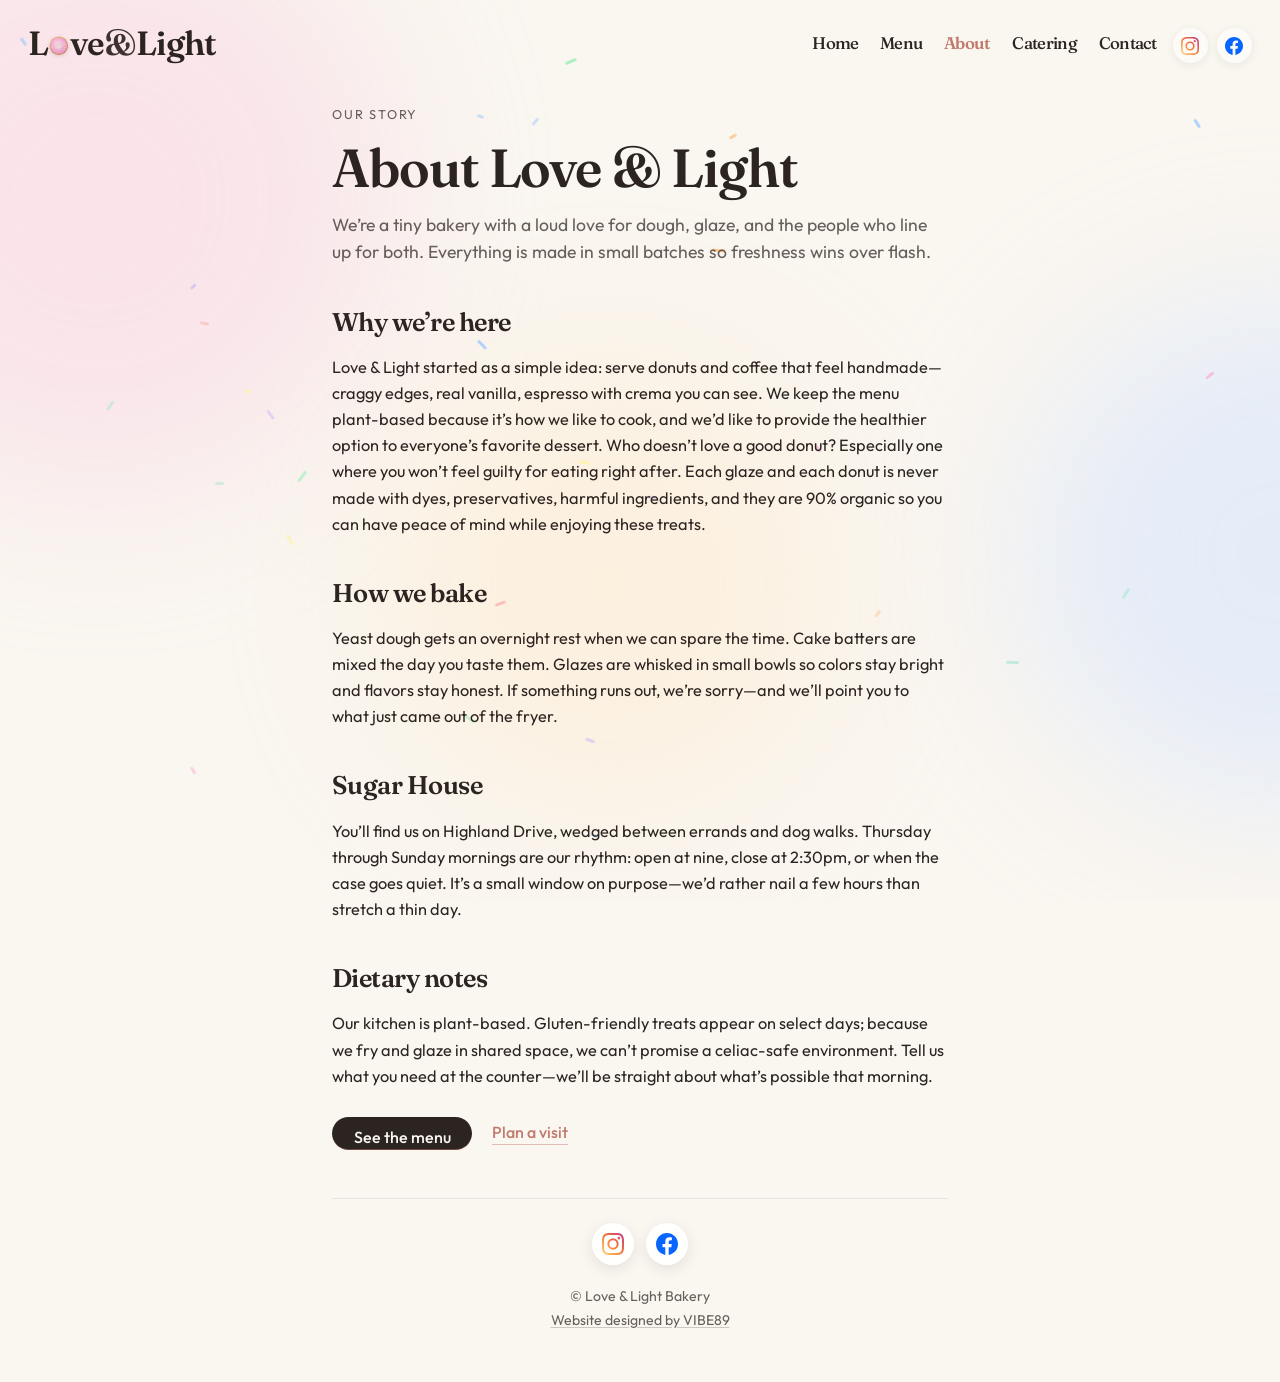
==== commit 0362c8d0: "Add Google Preferred Sources badge Adds the standard opt-in snippet (news.google.com/swg/js/v1/publi" ====
--- a/about.html
+++ b/about.html
@@ -197,5 +197,7 @@
 
   <script src="nav.js"></script>
   <script src="decor.js?v=1"></script>
+<script async src="https://news.google.com/swg/js/v1/publisher.js"></script>
+<div google-add-preferred-source-btn></div>
 </body>
 </html>
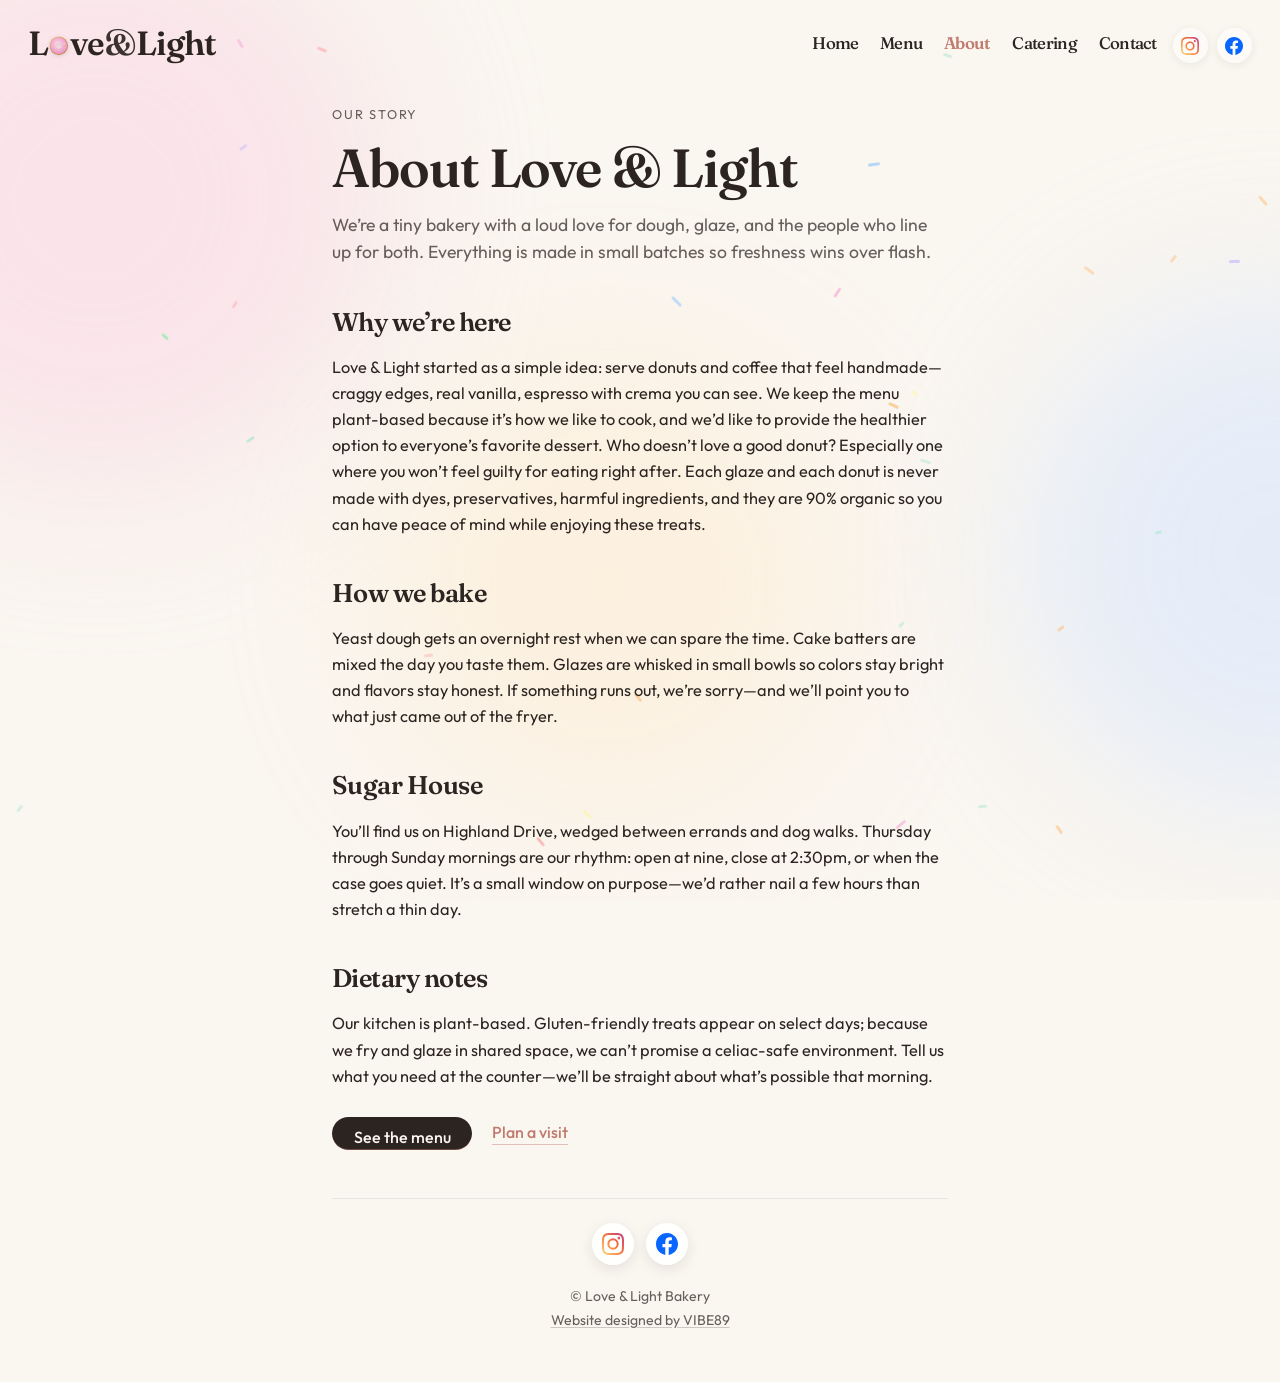
==== commit 3b888981: "Remove Google Preferred Sources badge Not a good fit for this site: it's a single-page brochure/pamp" ====
--- a/about.html
+++ b/about.html
@@ -197,7 +197,5 @@
 
   <script src="nav.js"></script>
   <script src="decor.js?v=1"></script>
-<script async src="https://news.google.com/swg/js/v1/publisher.js"></script>
-<div google-add-preferred-source-btn></div>
 </body>
 </html>
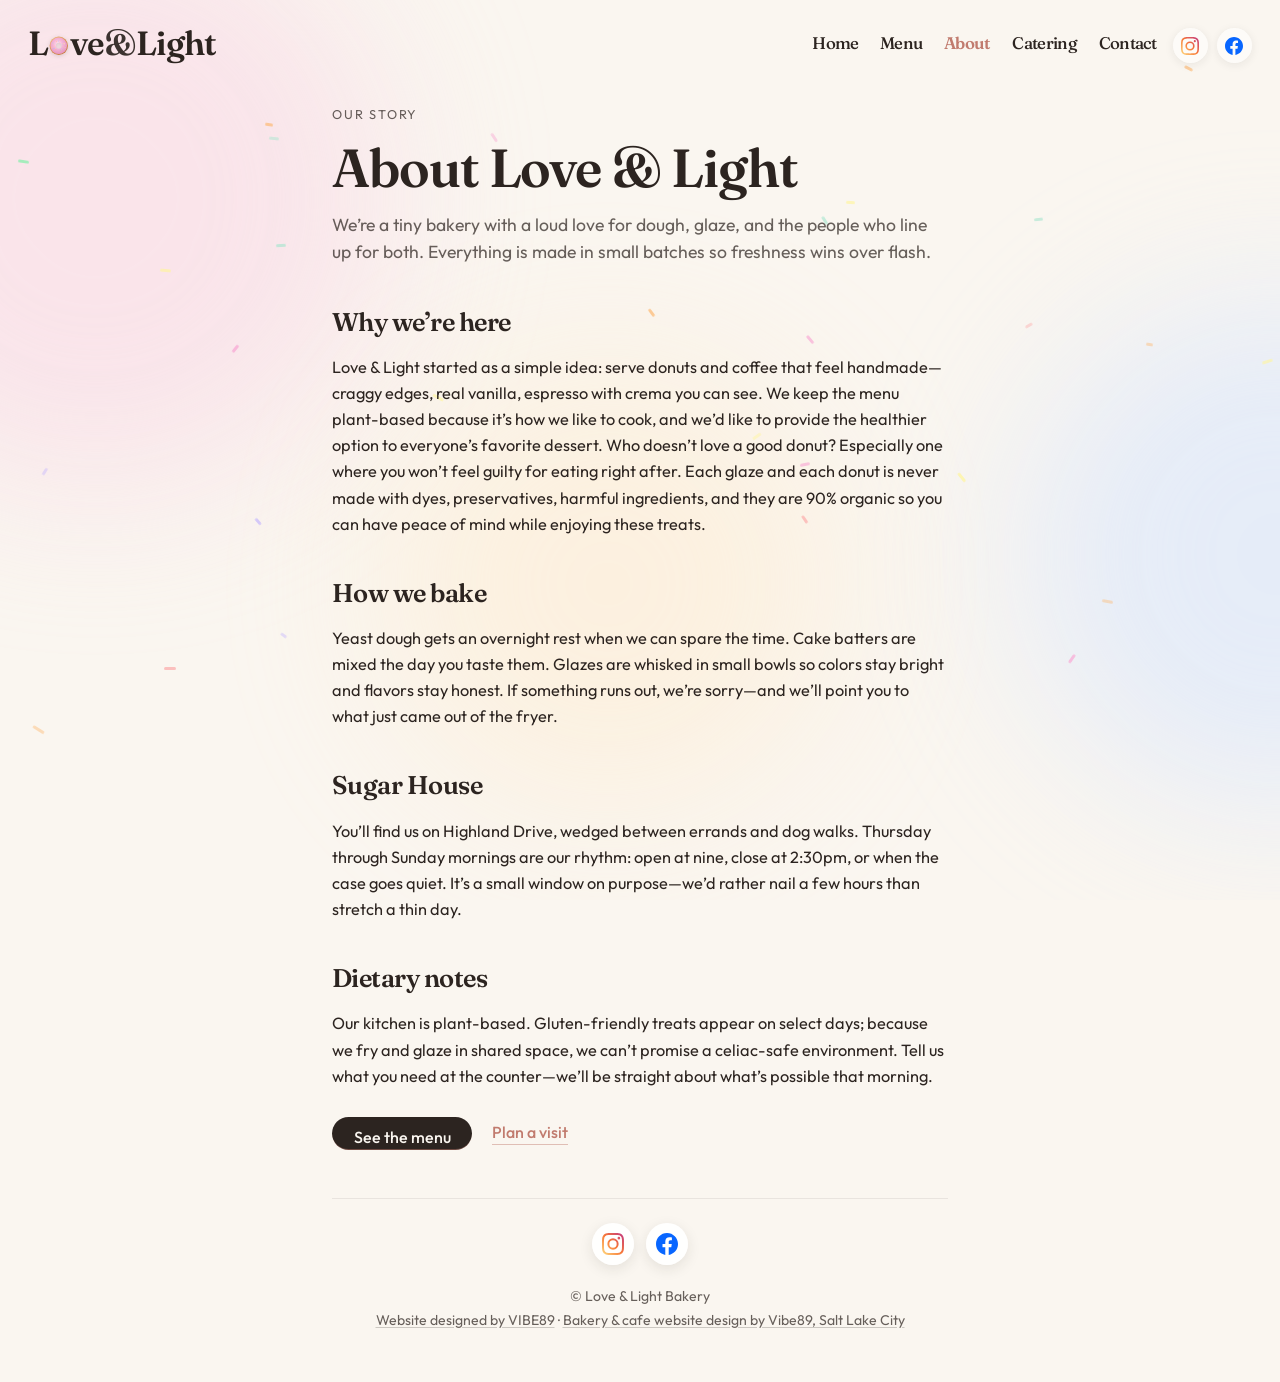
==== commit a26a02c0: "Footer: add Vibe89 deep link beside existing credit Co-Authored-By: Claude Fable 5.1 <noreply@anthro" ====
--- a/about.html
+++ b/about.html
@@ -191,7 +191,7 @@
         </li>
       </ul>
       <p>© Love &amp; Light Bakery</p>
-      <p class="site-credit"><a href="https://vibe89.com" target="_blank" rel="noopener noreferrer">Website designed by VIBE89</a></p>
+      <p class="site-credit"><a href="https://vibe89.com" target="_blank" rel="noopener noreferrer">Website designed by VIBE89</a> · <a href="https://vibe89.com/industries/coffee-shop-websites" target="_blank" rel="noopener noreferrer">Bakery &amp; cafe website design by Vibe89, Salt Lake City</a></p>
     </footer>
   </main>
 
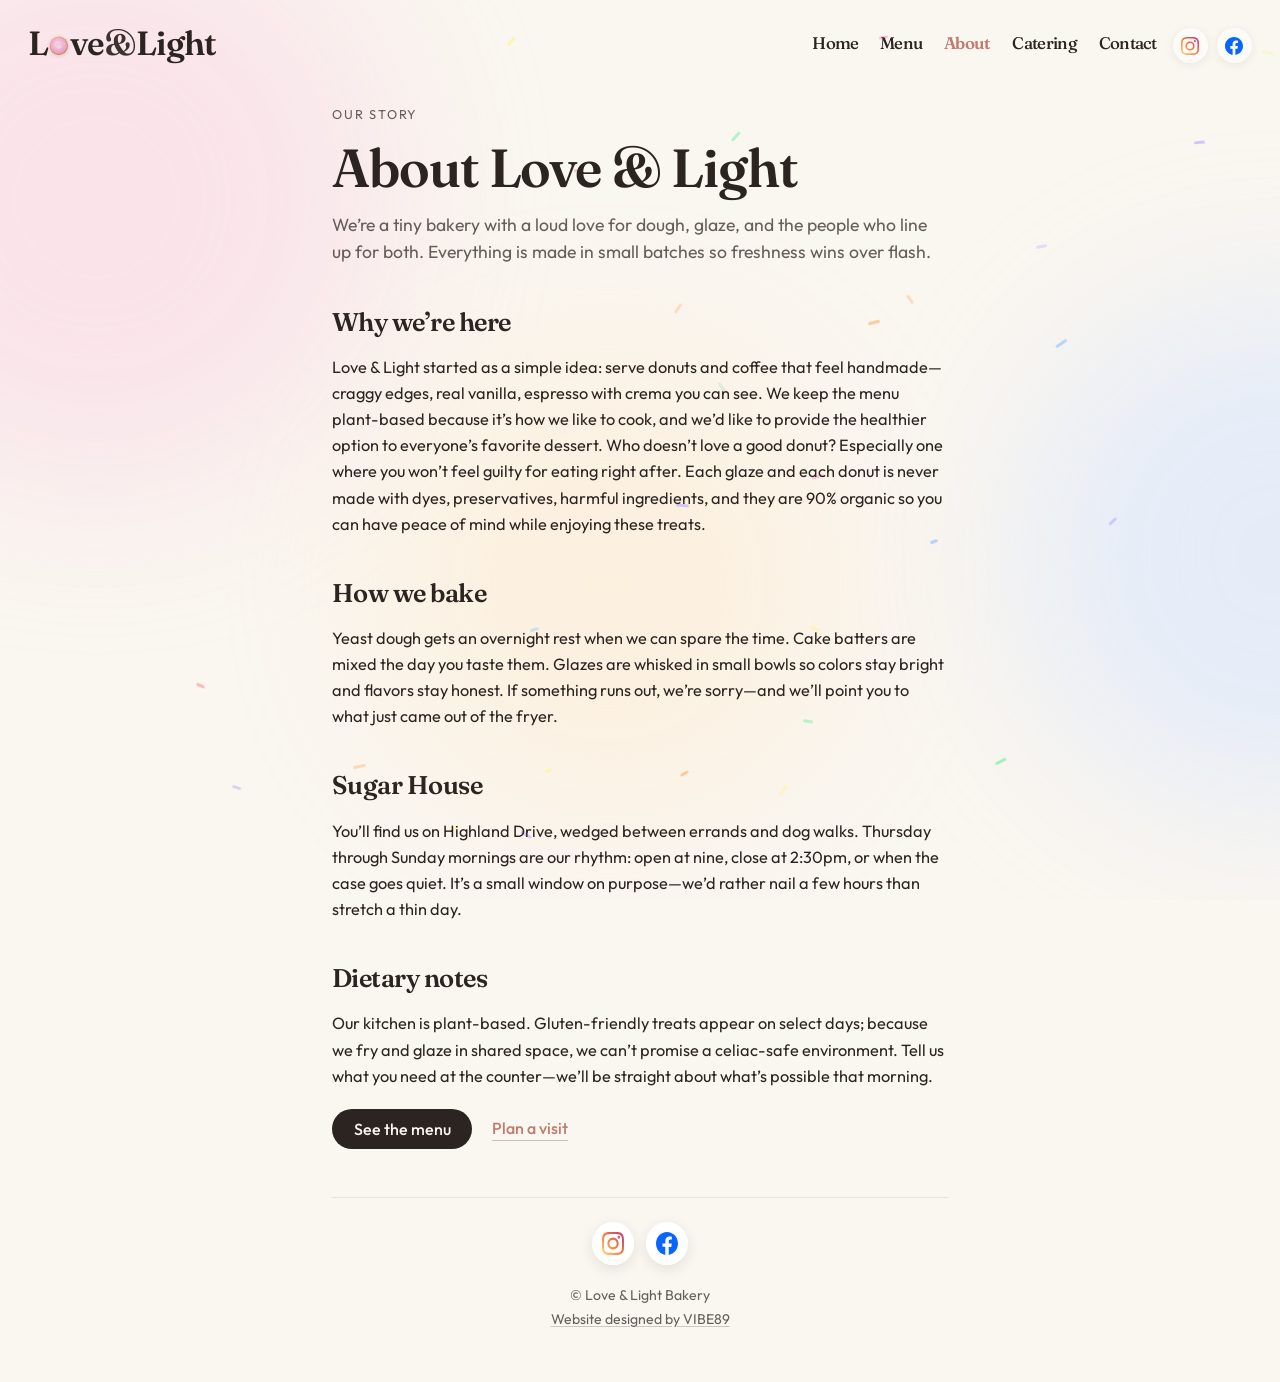
==== commit 8ee7cfbc: "Keyboard and screen reader pass: skip links, carousel tabs, flavor radios Skip-to-content links on e" ====
--- a/about.html
+++ b/about.html
@@ -26,9 +26,10 @@
   <link rel="preconnect" href="https://fonts.googleapis.com" />
   <link rel="preconnect" href="https://fonts.gstatic.com" crossorigin />
   <link href="https://fonts.googleapis.com/css2?family=Fraunces:ital,opsz,wght@0,9..144,400;0,9..144,600;1,9..144,400&family=Outfit:wght@300;400;500&display=swap" rel="stylesheet" />
-  <link rel="stylesheet" href="styles.css" />
+  <link rel="stylesheet" href="styles.css?v=3" />
 </head>
 <body class="page--inner">
+  <a class="skip-link" href="#main">Skip to content</a>
   <div class="ambient" aria-hidden="true">
     <div class="ambient__orb ambient__orb--1"></div>
     <div class="ambient__orb ambient__orb--2"></div>
@@ -145,7 +146,7 @@
     </nav>
   </header>
 
-  <main class="page-main" id="main">
+  <main class="page-main" id="main" tabindex="-1">
     <header class="page-hero">
       <p class="eyebrow">Our story</p>
       <h1>About Love &amp; Light</h1>
@@ -191,7 +192,7 @@
         </li>
       </ul>
       <p>© Love &amp; Light Bakery</p>
-      <p class="site-credit"><a href="https://vibe89.com" target="_blank" rel="noopener noreferrer">Website designed by VIBE89</a> · <a href="https://vibe89.com/industries/coffee-shop-websites" target="_blank" rel="noopener noreferrer">Bakery &amp; cafe website design by Vibe89, Salt Lake City</a></p>
+      <p class="site-credit"><a href="https://vibe89.com" target="_blank" rel="noopener noreferrer">Website designed by VIBE89</a></p>
     </footer>
   </main>
 
--- a/styles.css
+++ b/styles.css
@@ -5,14 +5,14 @@
   --ink: #2c2420;
   --ink-soft: rgba(44, 36, 32, 0.72);
   --accent: #c17b6e;
-  --donut-size: min(54vw, 400px);
+  --donut-size: min(70vw, 480px);
   --ease-out: cubic-bezier(0.22, 1, 0.36, 1);
   --slide-count: 4;
 }
 
 @media (min-width: 900px) {
   :root {
-    --donut-size: min(70.2vw, 520px);
+    --donut-size: min(66vw, 600px);
   }
 }
 
@@ -33,12 +33,8 @@
   color: var(--ink);
   background: var(--cream);
   overflow-x: hidden;
-  min-height: calc(var(--slide-count) * 100vh);
-}
-
-body.is-push-stage {
-  overscroll-behavior-y: contain;
-}
+}
+
 
 .ambient {
   position: fixed;
@@ -135,7 +131,9 @@
   overflow: visible;
   transition:
     background-color 0.35s var(--ease-out),
-    box-shadow 0.35s var(--ease-out);
+    box-shadow 0.35s var(--ease-out),
+    transform 0.4s var(--ease-out),
+    opacity 0.3s ease;
 }
 
 /* Solid bar only on inner pages (home/index stays transparent over the hero). */
@@ -320,6 +318,10 @@
   background: transparent;
 }
 
+.backdrop-slide--menu {
+  background: linear-gradient(180deg, var(--cream) 0%, #fff3e4 48%, var(--blush) 100%);
+}
+
 .backdrop-slide--story {
   background: linear-gradient(180deg, transparent 0%, var(--blush) 18%, var(--blush) 100%);
 }
@@ -341,40 +343,98 @@
 
 .donut {
   position: absolute;
-  top: 50%;
+  top: calc(50% + var(--donut-y, 0px));
   left: var(--donut-x, 50%);
   width: var(--donut-size);
   height: var(--donut-size);
   margin-top: calc(var(--donut-size) / -2);
   margin-left: calc(var(--donut-size) / -2);
-  transform: rotate(var(--donut-rot, 0deg));
-  will-change: transform, left;
-  filter: drop-shadow(0 18px 28px rgba(44, 36, 32, 0.2));
-}
-
-.donut__svg {
+  perspective: 1100px;
+  will-change: left;
+}
+
+/* Soft contact shadow sits under the whole object and grows as the donut swells toward you. */
+.donut__shadow {
+  position: absolute;
+  inset: 0;
+  border-radius: 50%;
+  background: radial-gradient(circle at 50% 50%, rgba(44, 36, 32, 0.3) 0%, rgba(44, 36, 32, 0.14) 40%, rgba(44, 36, 32, 0) 66%);
+  transform: translate3d(0, calc(var(--donut-size) * 0.06), 0)
+    scale(calc((0.78 + var(--donut-scale, 1) * 0.3) * var(--donut-mag, 1)));
+  opacity: calc(0.55 + var(--donut-scale, 1) * 0.3);
+  will-change: transform;
+}
+
+/* Mouse / velocity tilt + swell. Spin is a separate layer so lean and roll don't fight. */
+.donut__tilt {
+  position: absolute;
+  inset: 0;
+  transform-style: preserve-3d;
+  transform: translate3d(0, var(--donut-lift, 0px), 0)
+    rotateX(var(--donut-tx, 0deg)) rotateY(var(--donut-ty, 0deg))
+    scale(calc(var(--donut-scale, 1) * var(--donut-mag, 1)));
+  will-change: transform;
+}
+
+.donut__spin {
+  position: absolute;
+  inset: 0;
+  transform-style: preserve-3d;
+  transform: rotate(calc(var(--donut-rot, 0deg) + var(--donut-idle, 0deg)));
+  will-change: transform;
+}
+
+.donut__layer {
+  position: absolute;
+  inset: 0;
   width: 100%;
   height: 100%;
   display: block;
-}
-
-.stage-viewport {
-  position: fixed;
+  backface-visibility: hidden;
+}
+
+/* Depth stack (px along Z). Rims extrude behind the dough; icing and sprinkles sit proud of it. */
+.donut__layer--rim-3 { transform: translateZ(-42px); }
+.donut__layer--rim-2 { transform: translateZ(-28px); }
+.donut__layer--rim-1 { transform: translateZ(-14px); }
+.donut__layer--dough { transform: translateZ(0); }
+.donut__layer--icing { transform: translateZ(14px); }
+.donut__layer--sprinkles { transform: translateZ(26px); }
+.donut__layer--gloss {
+  transform: translateZ(34px);
+  mix-blend-mode: screen;
+  pointer-events: none;
+}
+
+/* ===== Scroll story (desktop) =====
+   .story-scroll is tall and owns the native scroll length. .story-pin sticks
+   for the whole ride; inside it, four chapters sit side by side on a track
+   that script.js slides horizontally as a function of scroll position. */
+.story-scroll {
+  position: relative;
+  height: var(--story-h, 600vh);
+  z-index: 5;
+}
+
+.story-pin {
+  position: sticky;
+  top: 0;
+  height: 100vh;
+  overflow: hidden;
+}
+
+.stage-stack {
+  position: absolute;
   inset: 0;
-  z-index: 5;
-  overflow: hidden;
-}
-
-.stage-stack {
-  position: relative;
   z-index: 3;
-  width: 100%;
-  height: 100%;
+  transform: translate3d(var(--track-x, 0px), 0, 0);
+  will-change: transform;
 }
 
 .slide {
   position: absolute;
-  inset: 0;
+  top: 0;
+  left: calc(var(--chapter, 0) * 100%);
   width: 100%;
   height: 100%;
   overflow-x: hidden;
@@ -384,6 +444,15 @@
   align-items: center;
   justify-content: center;
   padding: 6.85rem 1.75rem 4rem;
+}
+
+.slide:nth-child(1) { --chapter: 0; }
+.slide:nth-child(2) { --chapter: 1; }
+.slide:nth-child(3) { --chapter: 2; }
+.slide:nth-child(4) { --chapter: 3; }
+.slide:nth-child(5) { --chapter: 4; }
+
+.slide .panel__inner {
   will-change: transform, opacity;
 }
 
@@ -394,6 +463,7 @@
 /* Hero only: wide purple glow on “light” is clipped by .slide overflow-x otherwise. */
 .slide.panel--hero {
   overflow-x: visible;
+  flex-direction: column;
 }
 
 .panel--hero .panel__inner {
@@ -405,6 +475,55 @@
 
 .panel--hero h1 {
   line-height: 1.2;
+}
+
+/* Skip link: hidden until focused. */
+.skip-link {
+  position: fixed;
+  top: 0.75rem;
+  left: 0.75rem;
+  z-index: 100;
+  padding: 0.6rem 1rem;
+  border-radius: 999px;
+  background: var(--ink);
+  color: var(--cream);
+  font-weight: 500;
+  text-decoration: none;
+  transform: translateY(-200%);
+  opacity: 0;
+  transition: transform 0.2s var(--ease-out), opacity 0.2s ease;
+}
+
+.skip-link:focus {
+  transform: none;
+  opacity: 1;
+  outline: 2px solid var(--cream);
+  outline-offset: -5px;
+}
+
+main:focus {
+  outline: none;
+}
+
+/* Shared focus ring for links and controls that don't define their own. */
+.cta:focus-visible,
+.reviews-link:focus-visible,
+.panel a:focus-visible,
+.page-main a:focus-visible,
+.hero-carousel__nav:focus-visible,
+.flavor-pick:focus-visible {
+  outline: 2px solid var(--accent);
+  outline-offset: 3px;
+  border-radius: 4px;
+}
+
+.hero-carousel__nav:focus-visible {
+  border-radius: 999px;
+}
+
+.hero-carousel__dot:focus-visible {
+  outline: 2px solid var(--accent);
+  outline-offset: 4px;
 }
 
 .visually-hidden {
@@ -585,7 +704,7 @@
   margin-top: 1.25rem;
 }
 
-.cta--button {
+.cta.cta--button {
   display: inline-flex;
   align-items: center;
   justify-content: center;
@@ -599,13 +718,15 @@
   margin-top: 0;
 }
 
-.cta--button:hover {
+.cta.cta--button:hover {
   color: var(--cream) !important;
   background: #3d332e;
 }
 
 /* Playful “coming soon” chip (replaces online order link until Square is live) */
-.cta-soon {
+.cta-order {
+  text-decoration: none;
+  cursor: pointer;
   display: inline-flex;
   align-items: center;
   justify-content: center;
@@ -621,8 +742,8 @@
     #ffe8f4 100%
   );
   background-size: 220% 220%;
-  animation: cta-soon-gradient 9s ease-in-out infinite;
-  border: 2px dashed rgba(193, 123, 110, 0.55);
+  animation: cta-order-gradient 9s ease-in-out infinite;
+  border: 2px solid rgba(193, 123, 110, 0.55);
   box-shadow:
     0 8px 28px rgba(232, 155, 196, 0.22),
     0 2px 0 rgba(255, 255, 255, 0.65) inset;
@@ -636,7 +757,7 @@
   isolation: isolate;
 }
 
-.cta-soon::before {
+.cta-order::before {
   content: "";
   position: absolute;
   inset: -3px;
@@ -648,11 +769,11 @@
   pointer-events: none;
 }
 
-.cta-soon__main {
+.cta-order__main {
   letter-spacing: -0.02em;
 }
 
-.cta-soon__badge {
+.cta-order__badge {
   display: inline-flex;
   align-items: center;
   padding: 0.28rem 0.75rem;
@@ -666,21 +787,21 @@
   text-transform: uppercase;
   transform: rotate(2deg);
   box-shadow: 0 3px 10px rgba(44, 36, 32, 0.2);
-  animation: cta-soon-badge 2.8s ease-in-out infinite;
-}
-
-.cta-soon__spark {
+  animation: cta-order-badge 2.8s ease-in-out infinite;
+}
+
+.cta-order__spark {
   font-size: 1rem;
   line-height: 1;
   opacity: 0.92;
-  animation: cta-soon-spark 2.2s ease-in-out infinite;
-}
-
-.cta-soon__spark:last-of-type {
+  animation: cta-order-spark 2.2s ease-in-out infinite;
+}
+
+.cta-order__spark:last-of-type {
   animation-delay: 0.5s;
 }
 
-@keyframes cta-soon-gradient {
+@keyframes cta-order-gradient {
   0%,
   100% {
     background-position: 0% 40%;
@@ -690,7 +811,7 @@
   }
 }
 
-@keyframes cta-soon-badge {
+@keyframes cta-order-badge {
   0%,
   100% {
     transform: rotate(2deg) translateY(0);
@@ -700,7 +821,7 @@
   }
 }
 
-@keyframes cta-soon-spark {
+@keyframes cta-order-spark {
   0%,
   100% {
     transform: scale(1) rotate(-6deg);
@@ -712,7 +833,7 @@
   }
 }
 
-.cta--ghost {
+.cta.cta--ghost {
   border-bottom-color: rgba(44, 36, 32, 0.25);
   margin-top: 0;
 }
@@ -873,28 +994,26 @@
 }
 
 @media (prefers-reduced-motion: reduce) {
-  body {
-    min-height: 0;
-  }
-
-  body.is-push-stage {
-    overscroll-behavior-y: auto;
-  }
-
-  .stage-viewport {
-    position: relative;
+  .story-scroll {
+    height: auto !important;
+  }
+
+  .story-pin {
+    position: static;
     overflow: visible;
     height: auto;
-    min-height: 0;
   }
 
   .stage-stack {
-    height: auto;
+    position: relative;
+    inset: auto;
+    transform: none !important;
   }
 
   .slide {
     position: relative;
     inset: auto;
+    left: auto;
     width: 100%;
     height: auto;
     min-height: 0;
@@ -963,27 +1082,41 @@
     overscroll-behavior-y: auto;
   }
 
-  body.is-mobile-stack .stage-viewport {
+  body.is-mobile-stack .story-scroll {
+    height: auto !important;
+  }
+
+  body.is-mobile-stack .story-pin {
+    position: static;
+    overflow: visible;
+    height: auto;
+  }
+
+  body.is-mobile-stack .stage-stack {
     position: relative;
     inset: auto;
-    z-index: 5;
-    overflow: visible;
-    height: auto;
-    min-height: 0;
-  }
-
-  body.is-mobile-stack .stage-stack {
-    height: auto;
+    transform: none !important;
   }
 
   body.is-mobile-stack .slide {
     position: relative;
     inset: auto;
+    left: auto;
     z-index: 3;
     width: 100%;
     height: auto;
     min-height: 0;
     overflow: visible;
+  }
+
+  /* Phones: copy eases in as each section arrives (class set by script.js). */
+  body.is-mobile-stack .slide .panel__inner {
+    transition: opacity 0.7s var(--ease-out), transform 0.7s var(--ease-out);
+  }
+
+  body.is-mobile-stack .slide:not(.panel--hero) .panel__inner:not(.is-in) {
+    opacity: 0 !important;
+    transform: translate3d(0, 22px, 0) !important;
   }
 
   body.is-mobile-stack .slide.panel--hero {
@@ -1010,6 +1143,7 @@
     background: transparent;
   }
 
+  body.is-mobile-stack .slide.panel--menu::before,
   body.is-mobile-stack .slide.panel--story::before,
   body.is-mobile-stack .slide.panel--reviews::before,
   body.is-mobile-stack .slide.panel--visit::before {
@@ -1022,8 +1156,12 @@
     mask-image: linear-gradient(90deg, #000 0%, #000 54%, transparent 86%);
   }
 
+  body.is-mobile-stack .slide.panel--menu::before {
+    background: linear-gradient(180deg, transparent 0%, #fff3e4 30%, var(--blush) 100%);
+  }
+
   body.is-mobile-stack .slide.panel--story::before {
-    background: linear-gradient(180deg, transparent 0%, var(--blush) 18%, var(--blush) 100%);
+    background: linear-gradient(180deg, var(--blush) 0%, var(--blush) 100%);
   }
 
   body.is-mobile-stack .slide.panel--reviews::before {
@@ -1042,7 +1180,21 @@
   }
 
   body.is-mobile-stack .donut {
-    will-change: transform;
+    perspective: none;
+  }
+
+  /* Phones: flat spin only, no depth stack to composite. */
+  body.is-mobile-stack .donut__tilt,
+  body.is-mobile-stack .donut__spin {
+    transform-style: flat;
+  }
+
+  body.is-mobile-stack .donut__tilt {
+    transform: none;
+  }
+
+  body.is-mobile-stack .donut__layer {
+    transform: none;
   }
 }
 
@@ -1602,9 +1754,11 @@
   margin: 1.9rem auto 0;
   width: 100%;
   max-width: 30rem;
-}
-
-.hero-carousel__eyebrow {
+  text-align: center;
+}
+
+/* .panel p would otherwise size this like body copy. */
+.panel .hero-carousel__eyebrow {
   margin: 0 0 0.4rem;
   font-size: 0.7rem;
   font-weight: 600;
@@ -1692,29 +1846,12 @@
   height: 118px;
 }
 
-.hero-flavor__soon {
-  position: absolute;
-  bottom: -4px;
-  left: 50%;
-  transform: translateX(-50%);
-  font-size: 0.52rem;
-  font-weight: 600;
-  letter-spacing: 0.08em;
-  text-transform: uppercase;
-  color: #fff;
-  white-space: nowrap;
-  padding: 0.22rem 0.5rem;
-  border-radius: 999px;
-  background: linear-gradient(100deg, #e87fb0, #9f8cff, #f0a96a);
-  background-size: 200% 100%;
-  box-shadow: 0 3px 10px rgba(159, 140, 255, 0.35);
-  animation: hof-badge 4s linear infinite;
-}
-
-/* Only the centered flavor shows its badge — neighbors stay clean imagery. */
-.hero-flavor:not(.is-active) .hero-flavor__soon {
-  opacity: 0;
-}
+
+.hero-flavor__name,
+.hero-flavor__tag {
+  display: none;
+}
+
 
 .hero-carousel__caption {
   margin: 0.65rem 0 0;
@@ -1797,6 +1934,499 @@
   transform: scale(1.5);
 }
 
+
+/* ===== Desktop opening: copy column left, giant donut right, lineup shelf along the bottom ===== */
+@media (min-width: 900px) {
+  body.is-push-stage .slide.panel--hero {
+    justify-content: center;
+    align-items: stretch;
+    padding-bottom: 0;
+  }
+
+  body.is-push-stage .panel--hero .panel__inner {
+    margin: 0 auto 17rem 6vw;
+    max-width: min(34rem, 46vw);
+    text-align: left;
+  }
+
+  body.is-push-stage .panel--hero h1 {
+    font-size: clamp(2.6rem, 3.9vw, 3.9rem);
+    line-height: 1.12;
+  }
+
+  body.is-push-stage .hero-carousel {
+    position: absolute;
+    left: 0;
+    right: 0;
+    bottom: 0;
+    width: auto;
+    max-width: none;
+    margin: 0;
+    padding: 2.5rem 0 1.1rem;
+    background: linear-gradient(180deg, rgba(250, 246, 240, 0) 0%, rgba(250, 246, 240, 0.72) 30%, rgba(250, 246, 240, 0.9) 100%);
+  }
+
+  body.is-push-stage .hero-carousel__eyebrow {
+    position: absolute;
+    top: 0.95rem;
+    left: 6vw;
+    margin: 0;
+  }
+
+  body.is-push-stage .scroll-hint {
+    position: absolute;
+    top: 0.8rem;
+    right: 6vw;
+    margin: 0;
+    font-size: 0.7rem;
+  }
+
+  body.is-push-stage .hero-carousel__viewport {
+    height: 208px;
+    padding: 0 6vw;
+  }
+
+  body.is-push-stage .hero-carousel__track {
+    -webkit-mask-image: linear-gradient(90deg, transparent 0, #000 9%, #000 91%, transparent 100%);
+    mask-image: linear-gradient(90deg, transparent 0, #000 9%, #000 91%, transparent 100%);
+  }
+
+  body.is-push-stage .hero-carousel__nav {
+    position: absolute;
+    top: 50%;
+    margin-top: -19px;
+  }
+
+  body.is-push-stage .hero-carousel__nav--prev { left: calc(6vw - 12px); }
+  body.is-push-stage .hero-carousel__nav--next { right: calc(6vw - 12px); }
+
+  /* Shelf cells: every flavor keeps its name; the centered one lifts. */
+  body.is-push-stage .hero-flavor {
+    --cell: 152px;
+    --sc: 0.86;
+    width: var(--cell);
+    margin-left: calc(var(--cell) / -2);
+    flex-direction: column;
+    justify-content: flex-start;
+    padding-top: 12px;
+    opacity: 1;
+    pointer-events: auto;
+    cursor: pointer;
+    transform: translateX(calc(var(--rel, 0) * var(--cell))) scale(var(--sc));
+    transition:
+      transform 0.65s var(--ease-out),
+      opacity 0.45s var(--ease-out);
+  }
+
+  body.is-push-stage .hero-flavor.is-prev,
+  body.is-push-stage .hero-flavor.is-next { --sc: 0.94; z-index: 2; }
+  body.is-push-stage .hero-flavor.is-active { --sc: 1.12; z-index: 3; }
+
+  body.is-push-stage .hero-flavor.is-off {
+    opacity: 0;
+    pointer-events: none;
+    transition: none;
+  }
+
+  body.is-push-stage .hero-flavor__name,
+  body.is-push-stage .hero-flavor__tag {
+    display: block;
+  }
+
+  body.is-push-stage .hero-flavor__name {
+    margin-top: 0.7rem;
+    font-family: "Fraunces", Georgia, serif;
+    font-weight: 600;
+    font-size: 0.92rem;
+    line-height: 1.15;
+    color: var(--ink);
+    opacity: 0.62;
+    transition: opacity 0.45s var(--ease-out);
+  }
+
+  body.is-push-stage .hero-flavor__tag {
+    margin-top: 0.2rem;
+    font-size: 0.6rem;
+    letter-spacing: 0.1em;
+    text-transform: uppercase;
+    color: var(--ink-soft);
+    opacity: 0;
+    transition: opacity 0.45s var(--ease-out);
+  }
+
+  body.is-push-stage .hero-flavor.is-active .hero-flavor__name,
+  body.is-push-stage .hero-flavor.is-active .hero-flavor__tag {
+    opacity: 1;
+  }
+
+  body.is-push-stage .hero-flavor:hover .hero-flavor__name {
+    opacity: 1;
+  }
+
+  /* Names live under each cell on the shelf; the live caption stays for screen readers. */
+  body.is-push-stage .hero-carousel__caption {
+    position: absolute;
+    width: 1px;
+    height: 1px;
+    min-height: 0;
+    margin: -1px;
+    overflow: hidden;
+    clip: rect(0, 0, 0, 0);
+    clip-path: inset(50%);
+  }
+
+  body.is-push-stage .hero-carousel__dots {
+    margin-top: 0.35rem;
+    gap: 0.34rem;
+  }
+}
+
+
+/* ===== Flavor machine (home chapter 2) ===== */
+.panel--menu {
+  background: transparent;
+}
+
+/* Tall content must never clip at the top: auto margins center only when there is room. */
+.slide.panel--menu {
+  align-items: flex-start;
+}
+
+.panel__inner--machine {
+  max-width: 72rem;
+  margin-top: auto;
+  margin-bottom: auto;
+}
+
+.machine__head {
+  text-align: center;
+  margin-bottom: 1.4rem;
+}
+
+.machine__head h2 {
+  margin-bottom: 0.4rem;
+}
+
+/* Title reveal: eyebrow tracks open, words rise in turn, "flavors" wears a
+   moving glaze with a drizzle that draws itself. Triggered by .is-in (machine.js). */
+.machine__head .eyebrow {
+  opacity: 0;
+  letter-spacing: 0.02em;
+  transition: opacity 0.7s var(--ease-out), letter-spacing 1.1s var(--ease-out);
+}
+
+.machine__head .rise {
+  display: inline-block;
+  opacity: 0;
+  transform: translate3d(0, 0.6em, 0) rotate(2.5deg);
+  transform-origin: 0 100%;
+  transition:
+    opacity 0.55s var(--ease-out),
+    transform 0.8s var(--ease-out);
+  transition-delay: calc(0.12s + var(--i, 0) * 0.13s);
+}
+
+.machine__head .machine__sub {
+  opacity: 0;
+  transform: translate3d(0, 10px, 0);
+  transition: opacity 0.7s var(--ease-out) 0.55s, transform 0.7s var(--ease-out) 0.55s;
+}
+
+.machine__head.is-in .eyebrow {
+  opacity: 1;
+  letter-spacing: 0.14em;
+}
+
+.machine__head.is-in .rise,
+.machine__head.is-in .machine__sub {
+  opacity: 1;
+  transform: none;
+}
+
+.rise--glaze {
+  position: relative;
+  padding-bottom: 0.08em;
+  background: linear-gradient(100deg, #e87fb0 0%, #9f8cff 48%, #f0a96a 100%);
+  background-size: 200% 100%;
+  -webkit-background-clip: text;
+  background-clip: text;
+  color: transparent;
+  animation: hof-title 9s ease-in-out infinite;
+}
+
+.drizzle {
+  position: absolute;
+  left: 0;
+  right: 0;
+  bottom: -0.3em;
+  width: 100%;
+  height: 0.38em;
+  overflow: visible;
+}
+
+.drizzle path {
+  stroke-dasharray: 100;
+  stroke-dashoffset: 100;
+  transition: stroke-dashoffset 1.2s var(--ease-out) 0.75s;
+}
+
+.machine__head.is-in .drizzle path {
+  stroke-dashoffset: 0;
+}
+
+@media (prefers-reduced-motion: reduce) {
+  .machine__head .eyebrow,
+  .machine__head .rise,
+  .machine__head .machine__sub {
+    opacity: 1;
+    transform: none;
+    letter-spacing: 0.14em;
+    transition: none;
+  }
+
+  .machine__head .rise { letter-spacing: normal; }
+  .rise--glaze { animation: none; }
+  .drizzle path { stroke-dashoffset: 0; transition: none; }
+}
+
+.machine__sub {
+  max-width: 34rem;
+  margin: 0 auto !important;
+  font-size: 1rem !important;
+}
+
+.machine {
+  display: grid;
+  grid-template-columns: minmax(16rem, 20rem) 1fr;
+  gap: 1.5rem 2rem;
+  align-items: start;
+}
+
+.machine__pick {
+  position: sticky;
+  top: 0.5rem;
+  scroll-margin-top: 5rem;
+  border-radius: 1.5rem;
+  padding: 1.3rem 1.4rem 1.5rem;
+  background: linear-gradient(160deg, rgba(255, 255, 255, 0.95), rgba(255, 255, 255, 0.72));
+  border: 1px solid rgba(255, 255, 255, 0.8);
+  box-shadow: 0 18px 44px rgba(44, 36, 32, 0.12);
+  text-align: center;
+}
+
+.machine__pick-stage {
+  height: 190px;
+  display: flex;
+  align-items: center;
+  justify-content: center;
+}
+
+.machine__pick-stage .llb-donut {
+  width: 176px;
+  height: 176px;
+}
+
+.machine__pick-stage.is-swapping .llb-donut {
+  animation: machine-pop 0.55s var(--ease-out), hof-float 5.5s ease-in-out 0.55s infinite;
+}
+
+@keyframes machine-pop {
+  0% { transform: scale(0.7) rotate(-16deg); opacity: 0; }
+  100% { transform: none; opacity: 1; }
+}
+
+.machine__pick-tag {
+  display: inline-block;
+  font-size: 0.6rem;
+  font-weight: 600;
+  letter-spacing: 0.08em;
+  text-transform: uppercase;
+  color: var(--accent);
+  background: rgba(193, 123, 110, 0.12);
+  border-radius: 999px;
+  padding: 0.2rem 0.55rem;
+  margin-bottom: 0.5rem;
+}
+
+.machine__pick-name {
+  margin: 0 0 0.35rem;
+  font-family: "Fraunces", Georgia, serif;
+  font-weight: 600;
+  font-size: 1.5rem;
+  line-height: 1.15;
+  color: var(--ink);
+}
+
+.machine__pick-desc {
+  margin: 0 0 0.7rem !important;
+  font-size: 0.95rem !important;
+  line-height: 1.5 !important;
+}
+
+.machine__pick-price {
+  margin: 0 0 0.3rem !important;
+  font-size: 0.82rem !important;
+  color: var(--ink-soft);
+}
+
+.machine__pick .cta-row {
+  justify-content: center;
+  gap: 0.6rem 1rem;
+  margin-top: 0.7rem;
+}
+
+.machine__grid {
+  display: grid;
+  grid-template-columns: repeat(6, minmax(0, 1fr));
+  gap: 0.55rem;
+}
+
+.machine__btn {
+  appearance: none;
+  display: flex;
+  flex-direction: column;
+  align-items: center;
+  gap: 0.4rem;
+  padding: 0.7rem 0.35rem 0.6rem;
+  border: 1px solid rgba(255, 255, 255, 0.85);
+  border-radius: 1.1rem;
+  background: rgba(255, 255, 255, 0.6);
+  color: var(--ink);
+  font: inherit;
+  cursor: pointer;
+  transition:
+    transform 0.35s var(--ease-out),
+    box-shadow 0.35s var(--ease-out),
+    background 0.35s var(--ease-out);
+}
+
+.machine__btn .llb-donut {
+  width: 58px;
+  height: 58px;
+  animation: none;
+}
+
+.machine__btn-name {
+  font-size: 0.72rem;
+  font-weight: 500;
+  line-height: 1.15;
+  text-align: center;
+}
+
+.machine__btn:hover {
+  background: #fff;
+  transform: translateY(-3px);
+  box-shadow: 0 10px 24px rgba(44, 36, 32, 0.1);
+}
+
+.machine__btn[aria-checked="true"] {
+  background: #fff;
+  transform: translateY(-3px);
+  box-shadow:
+    0 0 0 2px var(--accent),
+    0 12px 26px rgba(193, 123, 110, 0.22);
+}
+
+.machine__btn:focus-visible {
+  outline: 2px solid var(--accent);
+  outline-offset: 2px;
+}
+
+@media (max-width: 899px) {
+  .machine {
+    grid-template-columns: 1fr;
+    gap: 1rem;
+  }
+
+  /* Compact card: donut left, words right, one button under. It sticks to the
+     top of the screen while the wall scrolls up behind it. */
+  .machine__pick {
+    position: sticky;
+    top: 0.5rem;
+    z-index: 2;
+    display: grid;
+    grid-template-columns: 104px 1fr;
+    grid-template-areas:
+      "stage tag"
+      "stage name"
+      "stage desc"
+      "stage price"
+      "ctas ctas";
+    column-gap: 0.9rem;
+    align-items: start;
+    text-align: left;
+    padding: 0.9rem 1rem 0.95rem;
+    border-radius: 1.3rem;
+    background: rgba(255, 255, 255, 0.9);
+    -webkit-backdrop-filter: blur(22px) saturate(1.2);
+    backdrop-filter: blur(22px) saturate(1.2);
+    box-shadow: 0 14px 36px rgba(44, 36, 32, 0.12);
+  }
+
+  .machine__pick-stage {
+    grid-area: stage;
+    height: 104px;
+  }
+
+  .machine__pick-stage .llb-donut {
+    width: 100px;
+    height: 100px;
+  }
+
+  .machine__pick-tag { grid-area: tag; justify-self: start; margin-bottom: 0.3rem; }
+  .machine__pick-name { grid-area: name; font-size: 1.25rem; margin-bottom: 0.25rem; }
+  .machine__pick-desc { grid-area: desc; font-size: 0.86rem !important; line-height: 1.4 !important; margin-bottom: 0.4rem !important; }
+  .machine__pick-price { grid-area: price; font-size: 0.76rem !important; margin: 0 !important; }
+
+  .machine__pick .cta-row {
+    grid-area: ctas;
+    margin-top: 0.8rem;
+    justify-content: stretch;
+  }
+
+  .machine__pick .cta.cta--button {
+    flex: 1 1 auto;
+    padding-top: 0.6rem;
+    padding-bottom: 0.6rem;
+  }
+
+  /* Soft band under the card so the wall fades as it slides behind. */
+  .machine__pick::after {
+    content: "";
+    position: absolute;
+    left: 0.5rem;
+    right: 0.5rem;
+    top: 100%;
+    height: 2.6rem;
+    pointer-events: none;
+    background: linear-gradient(180deg, rgba(250, 246, 240, 0.9) 0%, rgba(250, 246, 240, 0) 100%);
+    -webkit-mask-image: linear-gradient(180deg, #000, transparent);
+    mask-image: linear-gradient(180deg, #000, transparent);
+  }
+
+  /* While the card is stuck the top bar slides away to give the wall the room. */
+  body.is-machine-stuck .top-bar:not(.top-bar--open):not(:focus-within) {
+    transform: translateY(-120%);
+    opacity: 0;
+  }
+
+  .machine__grid {
+    grid-template-columns: repeat(4, minmax(0, 1fr));
+    gap: 0.45rem;
+  }
+
+  .machine__btn .llb-donut {
+    width: 50px;
+    height: 50px;
+  }
+}
+
+@media (max-width: 480px) {
+  .machine__grid {
+    grid-template-columns: repeat(3, minmax(0, 1fr));
+  }
+}
+
 /* ===== Hall of Fame: animated flavor cards ===== */
 .hof {
   margin: 3.75rem 0 0;
@@ -1959,29 +2589,6 @@
   fill: rgba(44, 36, 32, 0.15);
 }
 
-.hof-card__soon {
-  position: absolute;
-  bottom: 2px;
-  left: 50%;
-  transform: translateX(-50%);
-  font-family: "Outfit", system-ui, sans-serif;
-  font-size: 0.6rem;
-  font-weight: 600;
-  letter-spacing: 0.09em;
-  text-transform: uppercase;
-  color: #fff;
-  white-space: nowrap;
-  padding: 0.28rem 0.62rem;
-  border-radius: 999px;
-  background: linear-gradient(100deg, #e87fb0, #9f8cff, #f0a96a);
-  background-size: 200% 100%;
-  box-shadow: 0 4px 14px rgba(159, 140, 255, 0.35);
-  animation: hof-badge 4s linear infinite;
-}
-
-@keyframes hof-badge {
-  to { background-position: 200% 0; }
-}
 
 .hof-card__tag {
   display: inline-block;
@@ -2024,19 +2631,19 @@
     transition: none;
   }
 
-  .cta-soon,
-  .cta-soon__badge,
-  .cta-soon__spark {
+  .cta-order,
+  .cta-order__badge,
+  .cta-order__spark {
     animation: none !important;
   }
 
-  .cta-soon {
+  .cta-order {
     transform: none;
     background-position: 0 0;
     background-size: 100% 100%;
   }
 
-  .cta-soon__badge {
+  .cta-order__badge {
     transform: none;
   }
 
@@ -2059,8 +2666,6 @@
   }
 
   .hof__title,
-  .hof-card__soon,
-  .hero-flavor__soon,
   .llb-donut {
     animation: none !important;
   }
@@ -2091,3 +2696,94 @@
     animation: none;
   }
 }
+
+/* Order chip is a real link to the Square pickup page */
+.cta-order:hover,
+.cta-order:focus-visible {
+  transform: rotate(-1.25deg) translateY(-2px);
+  filter: brightness(1.04);
+}
+.cta-order:focus-visible {
+  outline: 3px solid #1c1a1f;
+  outline-offset: 3px;
+}
+
+/* ---- Google reviews carousel ---- */
+.reviews-score { color: #e4a11b; letter-spacing: 0.05em; font-size: 0.95em; }
+.rc { position: relative; margin: 0 0 1.25rem; border-radius: 1rem; }
+.rc:focus-visible { outline: 2px solid var(--accent); outline-offset: 6px; }
+.rc__track {
+  display: grid;
+  grid-auto-flow: column;
+  grid-auto-columns: 100%;
+  column-gap: 1.25rem;
+  overflow-x: auto;
+  overflow-y: hidden;
+  scroll-snap-type: x mandatory;
+  scroll-padding: 0;
+  scrollbar-width: none;
+  padding: 0.5rem 0.25rem 1.25rem;
+  margin: 0 -0.25rem;
+  -webkit-overflow-scrolling: touch;
+}
+.rc__track::-webkit-scrollbar { display: none; }
+@media (min-width: 768px) {
+  .rc__track { grid-auto-columns: calc((100% - 2 * 1.5rem) / 3); column-gap: 1.5rem; }
+}
+.rc__card {
+  scroll-snap-align: start;
+  margin: 0;
+  display: flex;
+  flex-direction: column;
+  padding: 1.35rem 1.25rem 1.2rem;
+  background: rgba(255, 255, 255, 0.78);
+  border: 1px solid rgba(44, 36, 32, 0.08);
+  border-radius: 1rem;
+  box-shadow: 0 12px 32px rgba(44, 36, 32, 0.06);
+  min-height: 15rem;
+}
+.rc__stars { display: inline-flex; gap: 0.1em; margin-bottom: 0.7rem; font-size: 0.95rem; color: rgba(44, 36, 32, 0.18); }
+.rc__star.is-on { color: #e4a11b; }
+.rc__quote { margin: 0; flex: 1 1 auto; overflow: hidden; display: -webkit-box; -webkit-box-orient: vertical; -webkit-line-clamp: 7; line-clamp: 7; }
+.rc__card.is-open .rc__quote { display: block; -webkit-line-clamp: unset; line-clamp: unset; overflow: visible; }
+.rc__quote p { font-size: 0.98rem !important; line-height: 1.55 !important; margin: 0 !important; font-style: italic; color: var(--ink); }
+.rc__more {
+  align-self: flex-start;
+  margin: 0.45rem 0 0;
+  padding: 0;
+  border: 0;
+  background: none;
+  font: inherit;
+  font-size: 0.85rem;
+  color: var(--accent);
+  text-decoration: underline;
+  text-underline-offset: 3px;
+  cursor: pointer;
+}
+.rc__more:focus-visible { outline: 2px solid var(--accent); outline-offset: 3px; border-radius: 3px; }
+.rc__cite { margin-top: 0.9rem; display: flex; flex-direction: column; gap: 0.1rem; font-size: 0.8rem; letter-spacing: 0.04em; color: var(--ink-soft); }
+.rc__cite strong { font-weight: 600; letter-spacing: 0; color: var(--ink); font-size: 0.9rem; }
+.rc__bar { display: flex; align-items: center; justify-content: center; gap: 0.9rem; }
+.rc__btn {
+  width: 2.5rem;
+  height: 2.5rem;
+  border-radius: 999px;
+  border: 1px solid rgba(44, 36, 32, 0.14);
+  background: rgba(255, 255, 255, 0.85);
+  color: var(--ink);
+  font-size: 1.5rem;
+  line-height: 1;
+  cursor: pointer;
+  display: inline-flex;
+  align-items: center;
+  justify-content: center;
+  transition: transform 0.2s ease, background 0.2s ease;
+}
+.rc__btn:hover:not(:disabled) { background: #fff; transform: translateY(-1px); }
+.rc__btn:focus-visible { outline: 2px solid var(--accent); outline-offset: 3px; }
+.rc__btn:disabled { opacity: 0.35; cursor: default; }
+.rc__counter { min-width: 5.5rem; text-align: center; font-size: 0.82rem; letter-spacing: 0.06em; text-transform: uppercase; color: var(--ink-soft); font-variant-numeric: tabular-nums; }
+@media (prefers-reduced-motion: reduce) {
+  .rc__track { scroll-behavior: auto; }
+  .rc__btn { transition: none; }
+}
